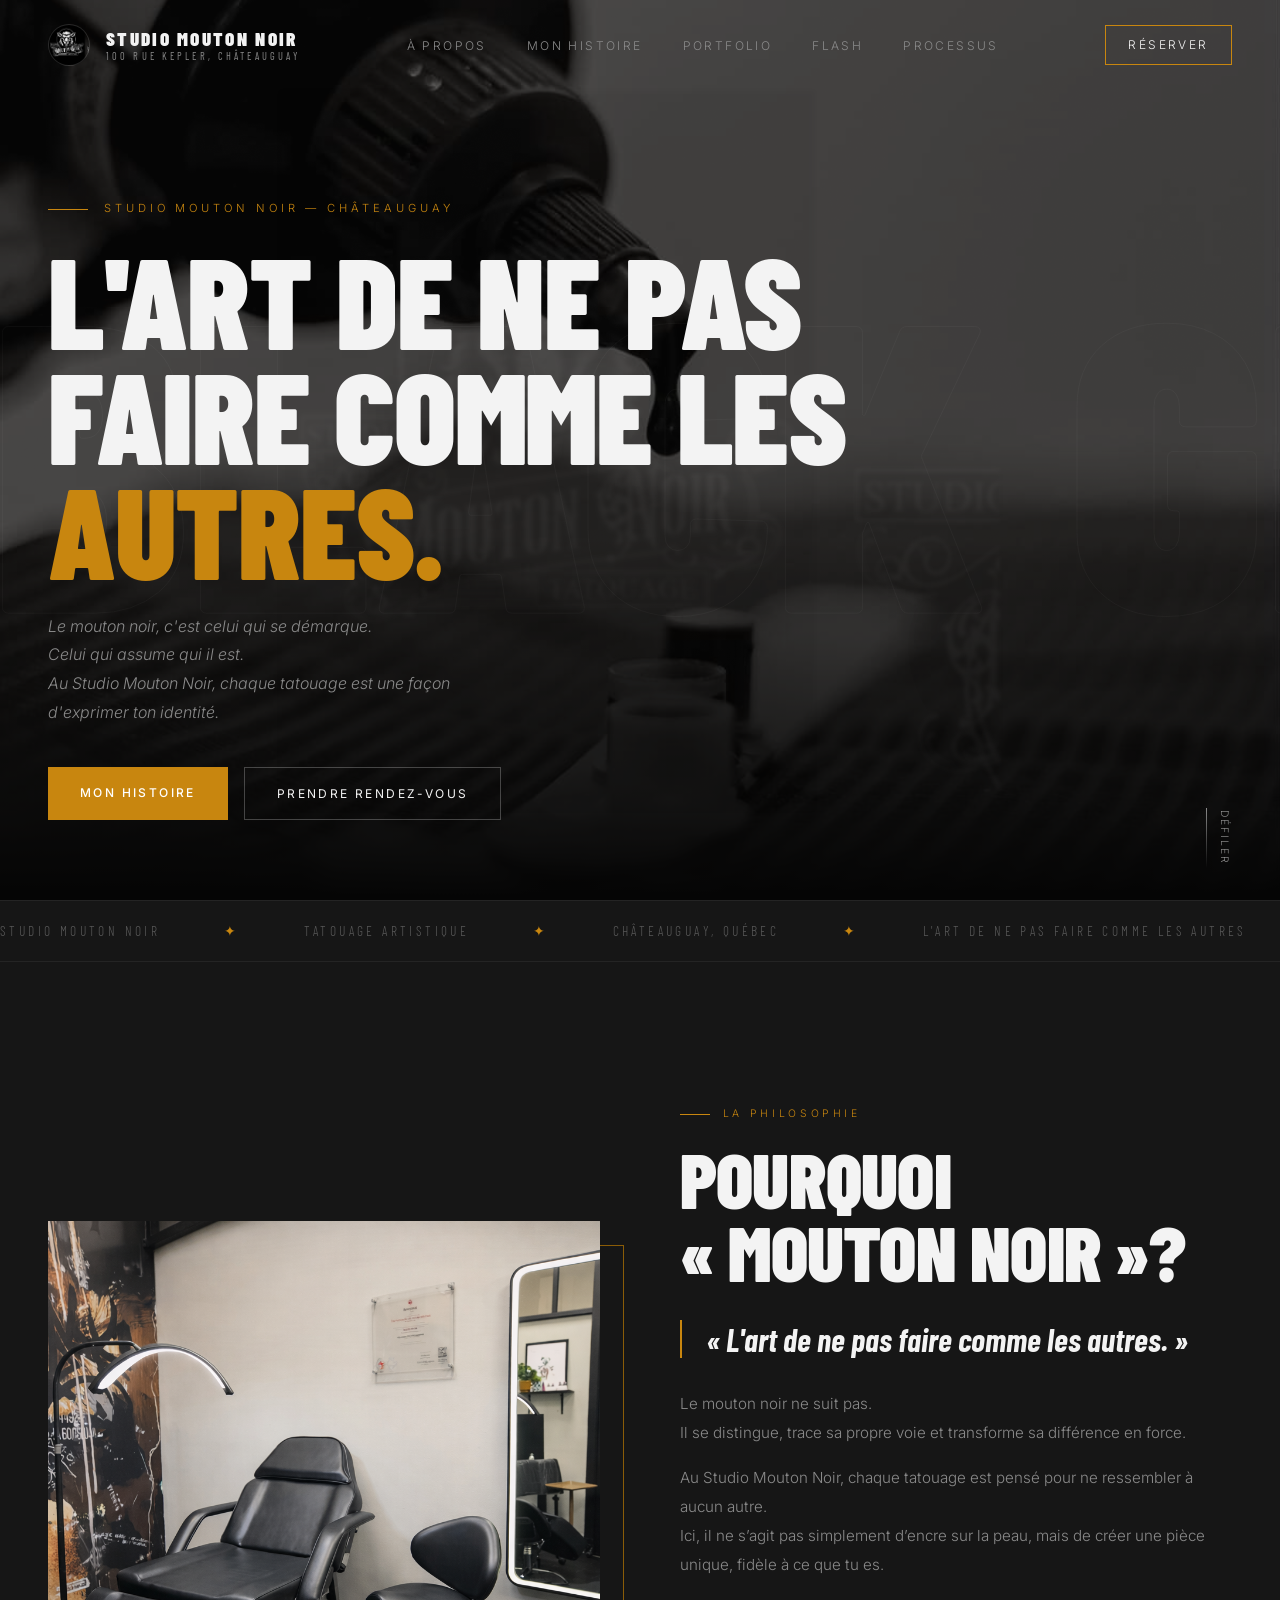
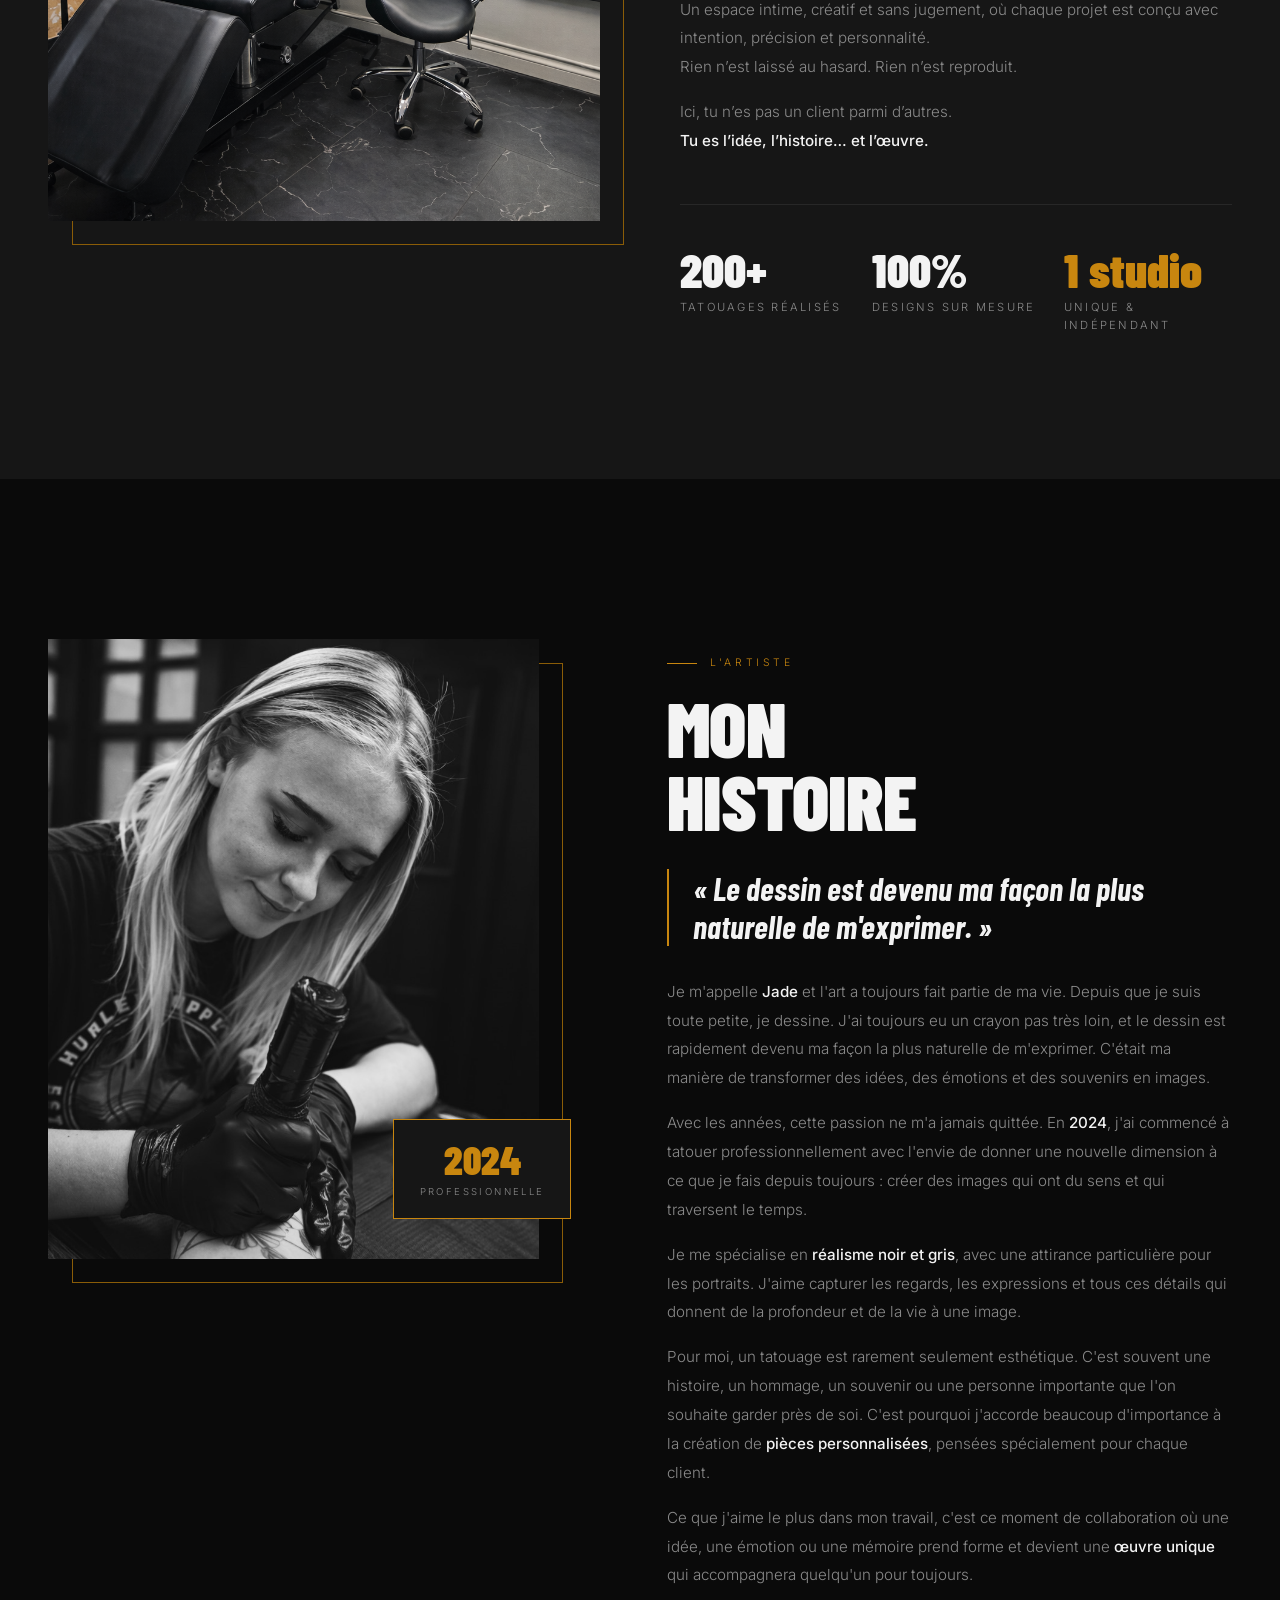
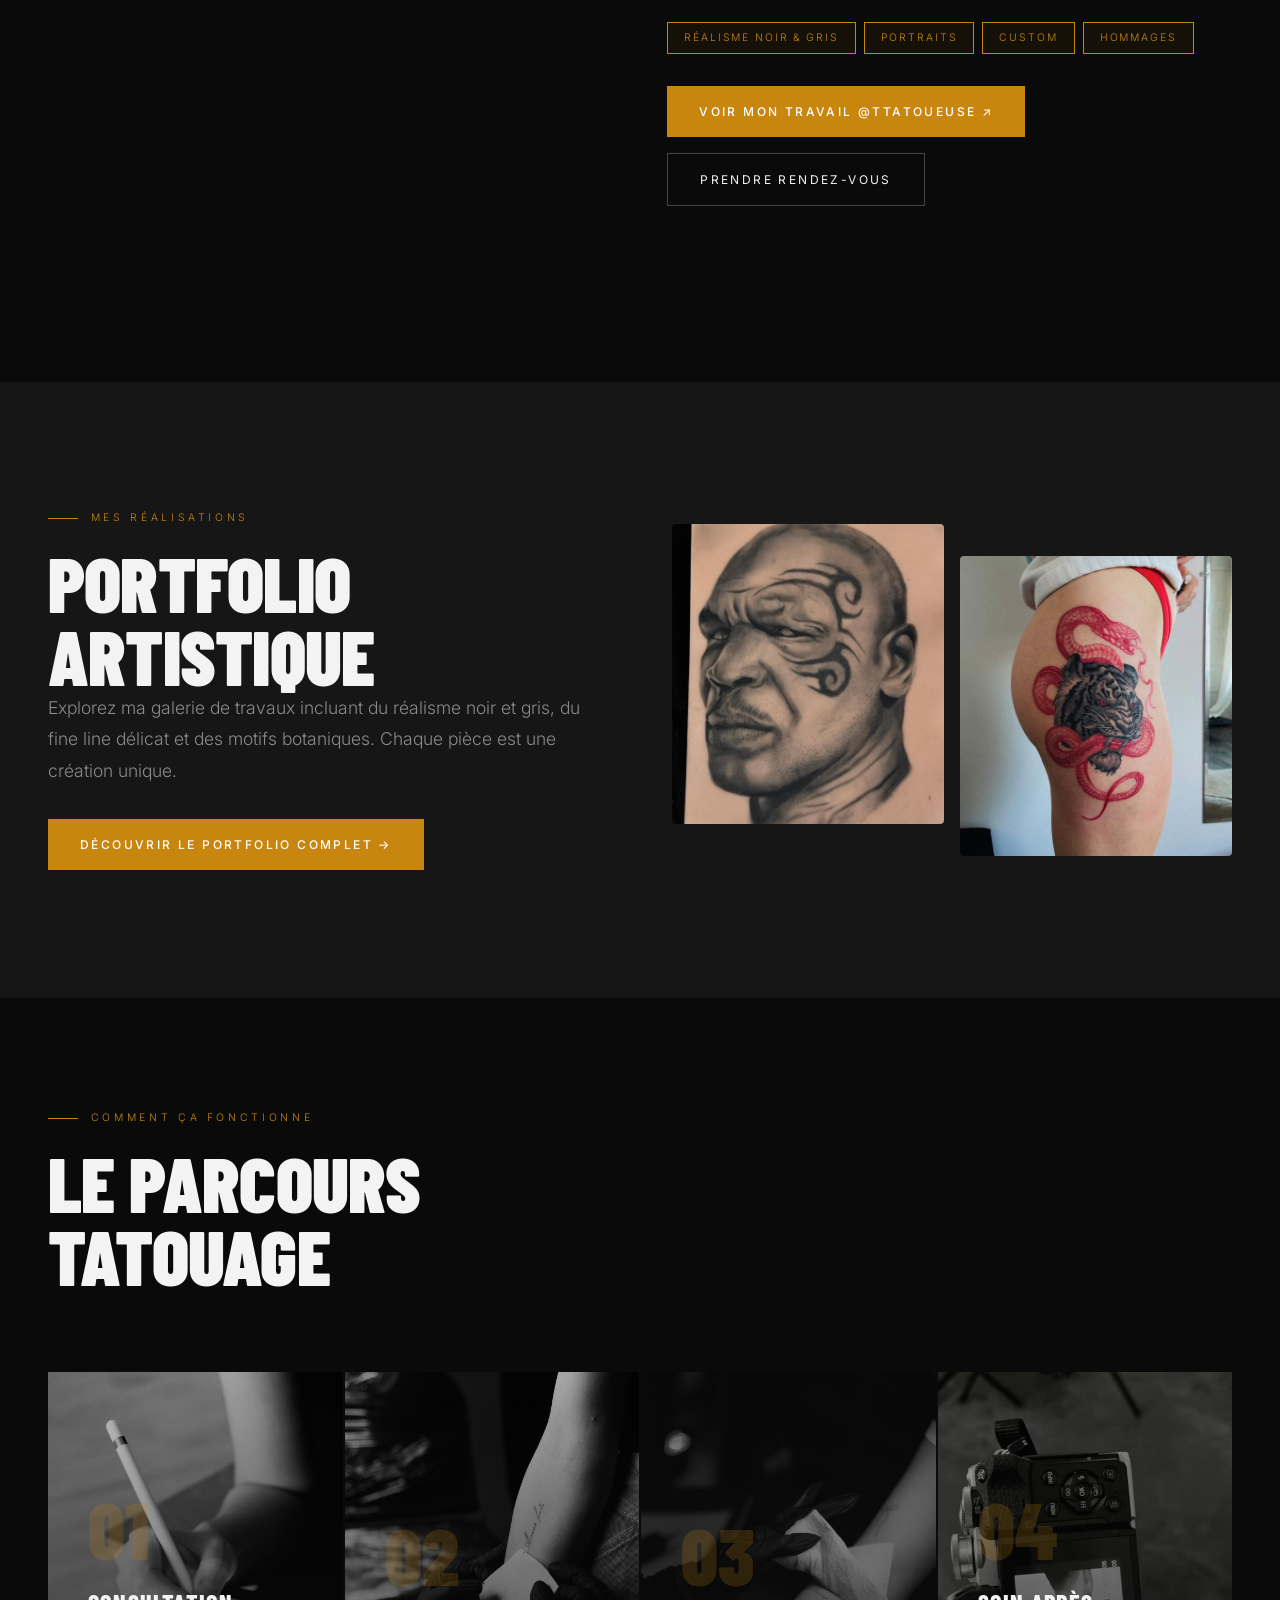
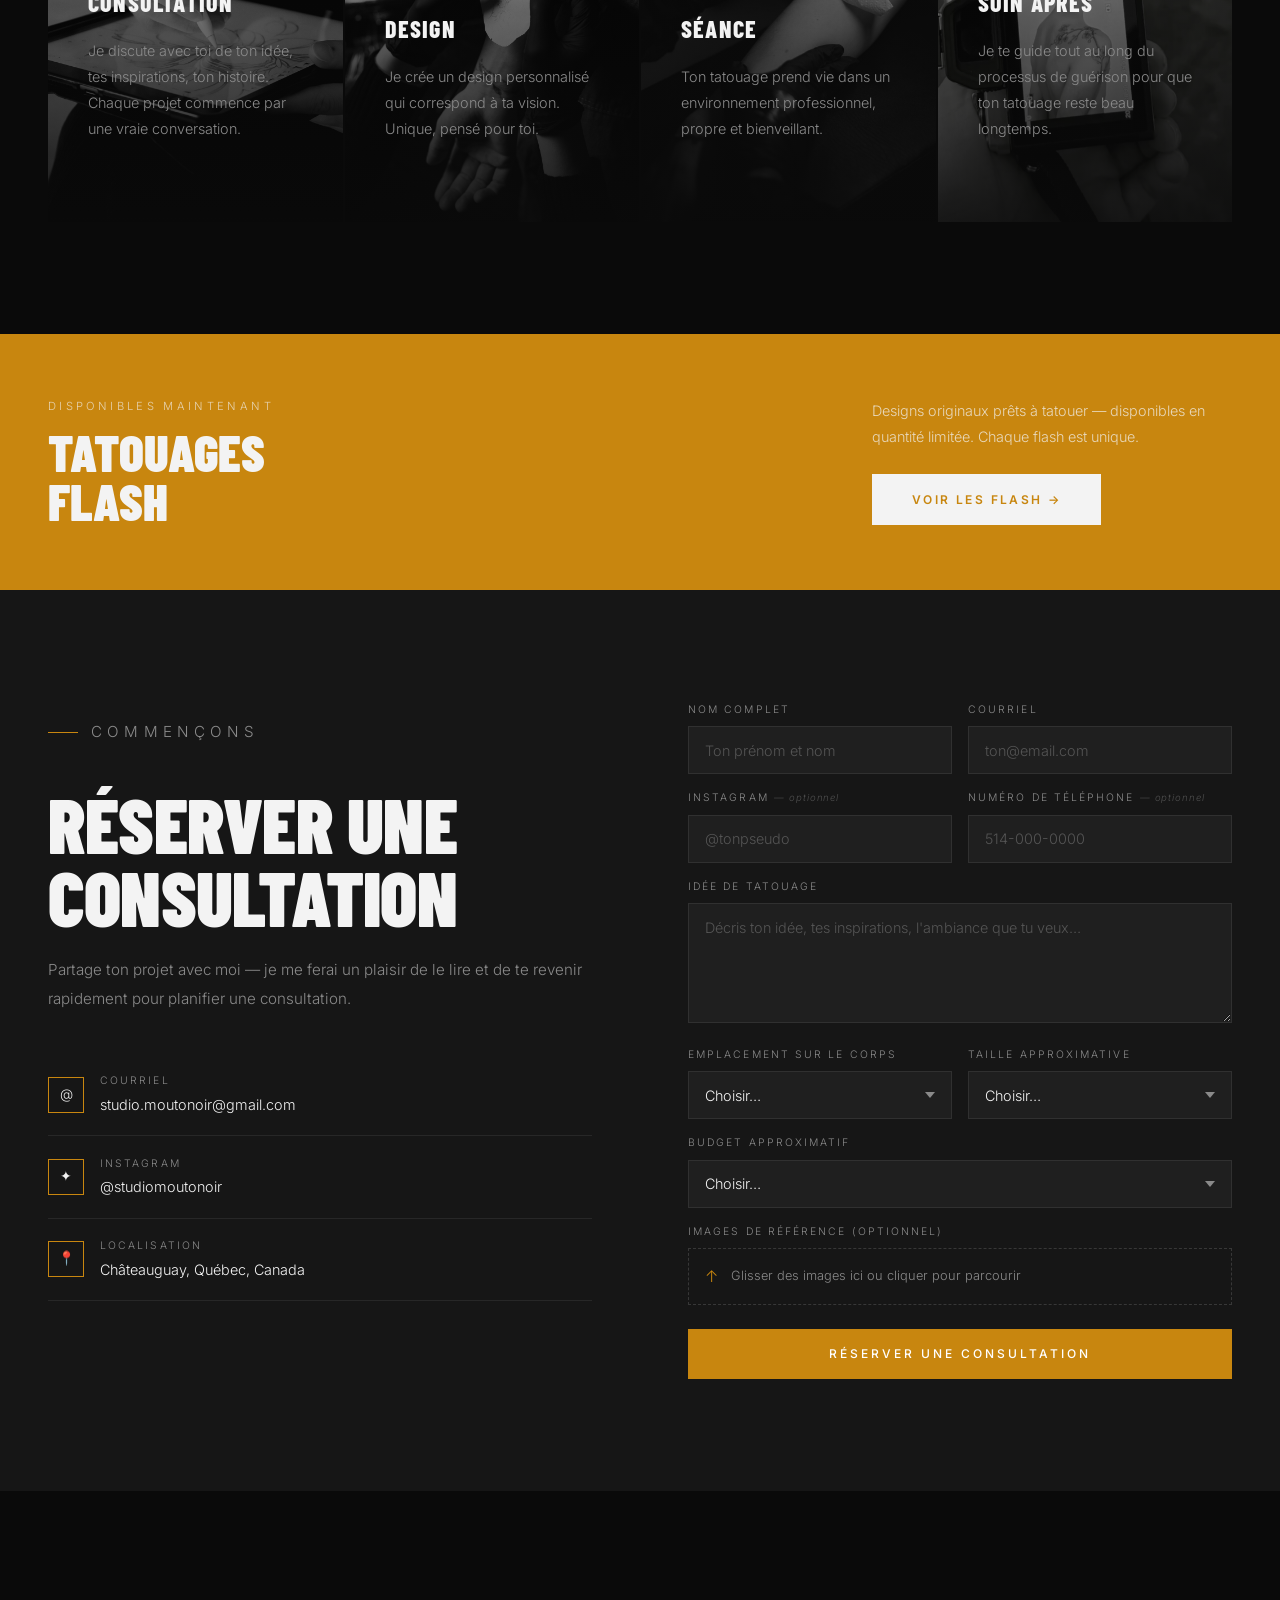
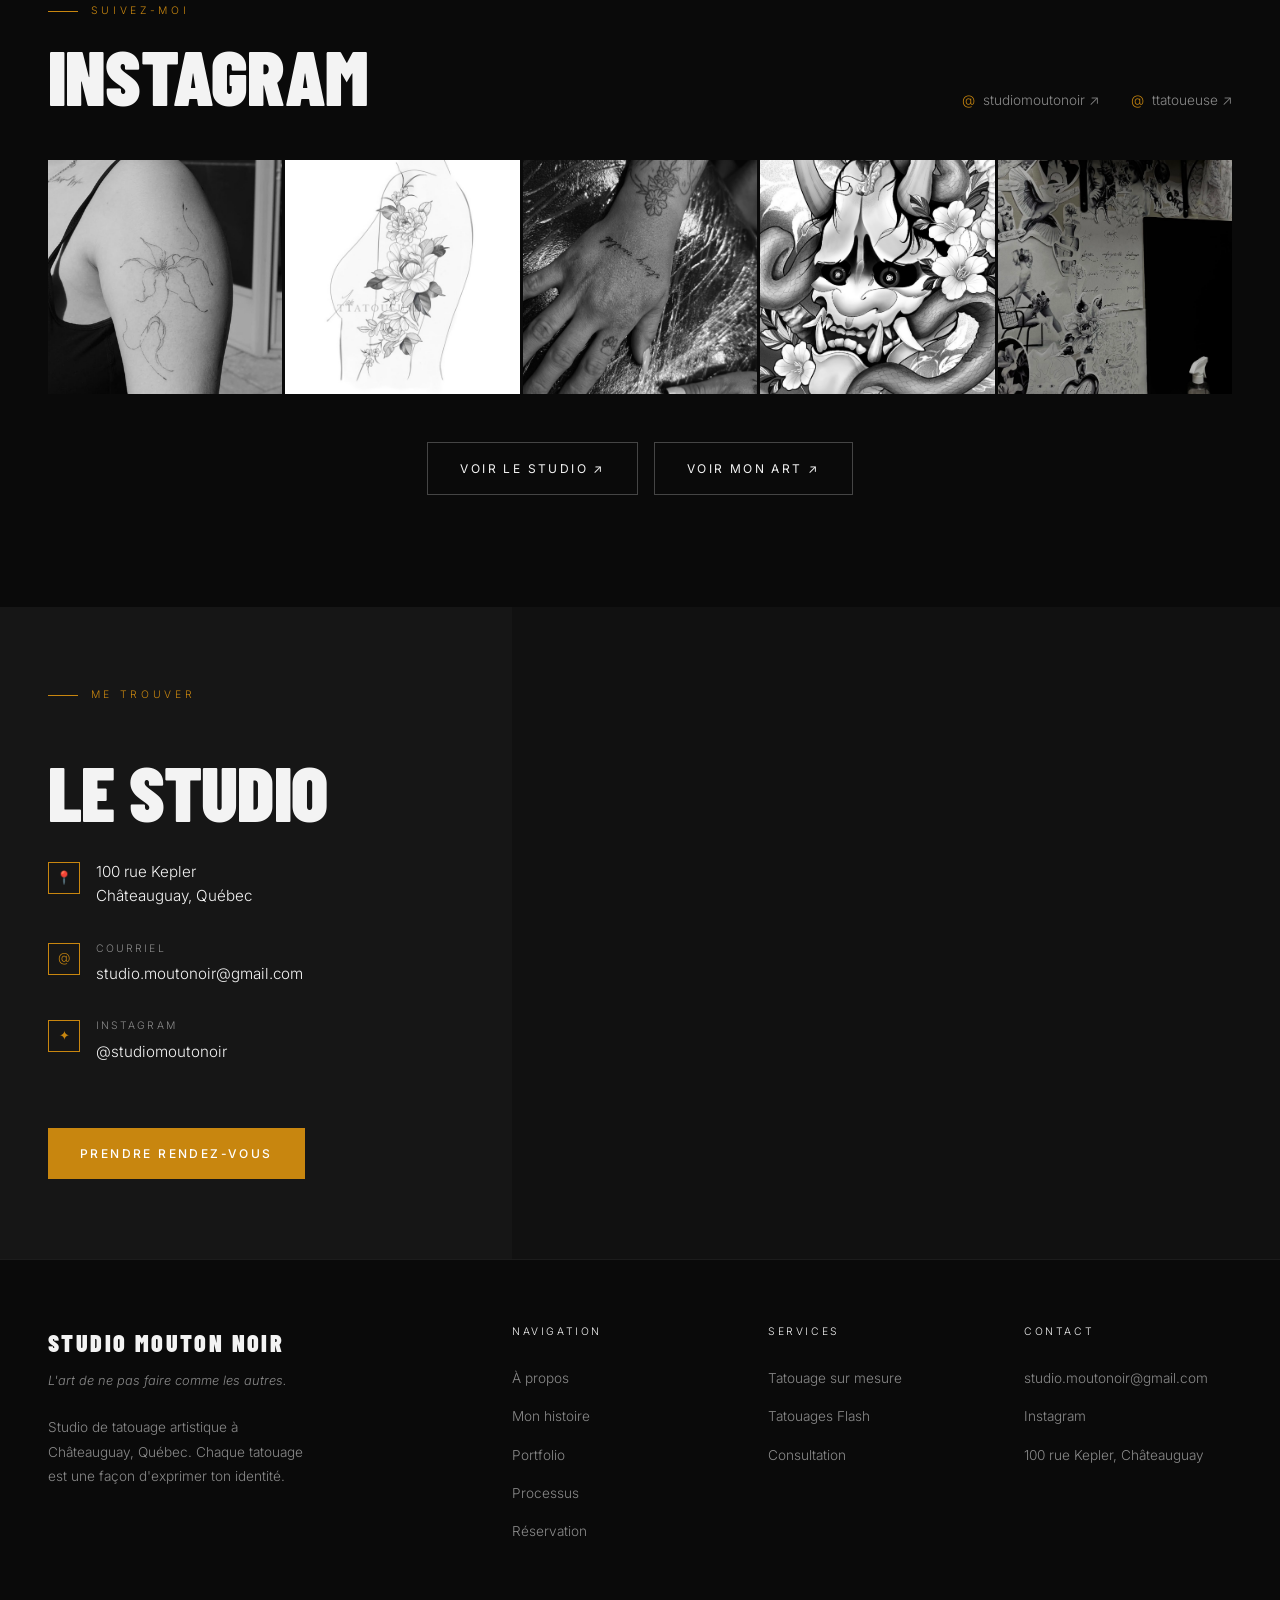
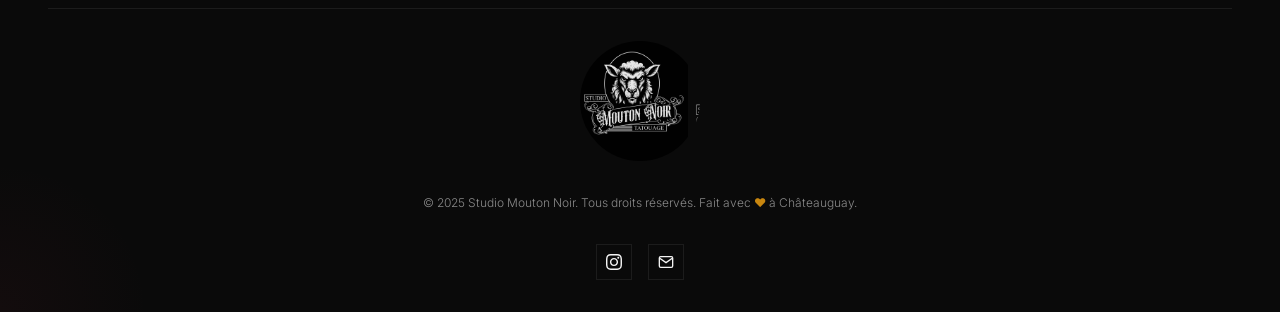
==== index.html @ ce0b01de "Initial commit & site files" ====
<!DOCTYPE html>
<html lang="fr">
<head>
  <meta charset="UTF-8">
  <meta name="viewport" content="width=device-width, initial-scale=1.0">
  <title>Studio Mouton Noir — Tatouage Artistique | Châteauguay, Québec</title>
  <meta name="description" content="Studio de tatouage artistique à Châteauguay, Québec. Chaque tatouage est une façon d'exprimer ton identité. L'art de ne pas faire comme les autres.">
  <meta property="og:title" content="Studio Mouton Noir">
  <meta property="og:description" content="Tatouage artistique à Châteauguay, Québec.">
  <meta property="og:url" content="https://studiomoutonnoir.ca/">
  <link rel="canonical" href="https://studiomoutonnoir.ca/">
  <link rel="preconnect" href="https://fonts.googleapis.com">
  <link rel="preconnect" href="https://fonts.gstatic.com" crossorigin>
  <link href="https://fonts.googleapis.com/css2?family=Barlow+Condensed:ital,wght@0,400;0,600;0,700;0,800;0,900;1,400;1,700&family=Inter:wght@300;400;500;600&display=swap" rel="stylesheet">
  <link rel="stylesheet" href="css/style.css">
</head>
<body>

<!-- ═══════════════════════════════════════════════════════
     NAVIGATION
═══════════════════════════════════════════════════════ -->
<nav class="nav">
  <a href="#" class="nav-logo">
    <div class="nav-logo-img"></div>
    <div class="nav-logo-text">
      Studio Mouton Noir
      <span>100 rue Kepler, Châteauguay</span>
    </div>
  </a>

  <ul class="nav-links">
    <li><a href="#apropos">À propos</a></li>
    <li><a href="#histoire">Mon histoire</a></li>
    <li><a href="portfolio.html">Portfolio</a></li>
    <li><a href="flash.html">Flash</a></li>
    <li><a href="#processus">Processus</a></li>
  </ul>

  <a href="#reservation" class="nav-cta">Réserver</a>

  <button class="nav-toggle" aria-label="Menu">
    <span></span><span></span><span></span>
  </button>
</nav>

<!-- Mobile nav -->
<div class="nav-mobile">
  <div class="nav-logo-img" style="width:80px; height:80px; margin-bottom:1rem;"></div>
  <a href="#apropos">À propos</a>
  <a href="#histoire">Mon histoire</a>
  <a href="portfolio.html">Portfolio</a>
  <a href="flash.html">Tatouages Flash</a>
  <a href="#processus">Processus</a>
  <a href="#reservation">Réserver</a>
</div>

<!-- ═══════════════════════════════════════════════════════
     HERO
═══════════════════════════════════════════════════════ -->
<section class="hero">
  <div class="hero-bg" style="background-image: url('IMG_4731.JPG'); background-size: cover; background-position: 65% center; opacity: 0.4; filter: contrast(110%) brightness(80%);"></div>
  <div class="hero-logo-watermark"></div>
  <div class="hero-deco">BLACK GREY</div>

  <div class="hero-content">
    <p class="hero-eyebrow reveal">Studio Mouton Noir — Châteauguay</p>

    <h1 class="hero-title reveal reveal-delay-1">
      L'art de ne pas<br>
      faire comme les <span class="accent">autres.</span>
    </h1>

    <p class="hero-sub reveal reveal-delay-2">
      Le mouton noir, c'est celui qui se démarque.<br>
      Celui qui assume qui il est.<br>
      Au Studio Mouton Noir, chaque tatouage est une façon<br>
      d'exprimer ton identité.
    </p>

    <div class="hero-actions reveal reveal-delay-3">
      <a href="#histoire" class="btn-primary">Mon histoire</a>
      <a href="#reservation" class="btn-outline">Prendre rendez-vous</a>
    </div>
  </div>

  <div class="hero-scroll">Défiler</div>
</section>

<!-- ═══════════════════════════════════════════════════════
     MARQUEE
═══════════════════════════════════════════════════════ -->
<div style="overflow:hidden; background:#161616; border-top:1px solid rgba(243,243,243,0.06); border-bottom:1px solid rgba(243,243,243,0.06); padding:1.2rem 0;">
  <div class="marquee-track" style="display:flex; gap:4rem; white-space:nowrap; animation:marquee 22s linear infinite; font-family:'Barlow Condensed',sans-serif; font-size:0.85rem; letter-spacing:0.25em; text-transform:uppercase; color:rgba(243,243,243,0.3);">
    <span>Studio Mouton Noir</span>
    <span style="color:#C8860F">✦</span>
    <span>Tatouage Artistique</span>
    <span style="color:#C8860F">✦</span>
    <span>Châteauguay, Québec</span>
    <span style="color:#C8860F">✦</span>
    <span>L'art de ne pas faire comme les autres</span>
    <span style="color:#C8860F">✦</span>
    <span>Sur rendez-vous</span>
    <span style="color:#C8860F">✦</span>
    <span>Custom &amp; Flash</span>
    <span style="color:#C8860F">✦</span>
  </div>
</div>
<style>@keyframes marquee { from { transform: translateX(0); } to { transform: translateX(-50%); } }</style>

<!-- ═══════════════════════════════════════════════════════
     ABOUT / PHILOSOPHY
═══════════════════════════════════════════════════════ -->
<section class="about" id="apropos">
  <div class="about-visual reveal">
    <div class="about-img-frame">
      <img src="IMG_4740.PNG" alt="Studio Mouton Noir" style="width:100%;height:100%;object-fit:cover;">
    </div>
    <div class="about-frame-border"></div>
  </div>

  <div class="about-text">
    <p class="section-label reveal">La philosophie</p>
    <h2 class="section-title reveal reveal-delay-1">Pourquoi<br>«&nbsp;Mouton Noir&nbsp;»?</h2>

    <blockquote class="about-quote reveal reveal-delay-2">
      « L'art de ne pas faire comme les autres. »
    </blockquote>

    <div class="about-body reveal reveal-delay-3">
      <p>
        Le mouton noir ne suit pas.<br>
        Il se distingue, trace sa propre voie et transforme sa différence en force.
      </p>
      <p>
        Au Studio Mouton Noir, chaque tatouage est pensé pour ne ressembler à aucun autre.<br>
        Ici, il ne s’agit pas simplement d’encre sur la peau, mais de créer une pièce unique, fidèle à ce que tu es.
      </p>
      <p>
        Un espace intime, créatif et sans jugement,
        où chaque projet est conçu avec intention, précision et personnalité.<br>
        Rien n’est laissé au hasard. Rien n’est reproduit.
      </p>
      <p>
        Ici, tu n’es pas un client parmi d’autres.<br>
        <strong>Tu es l’idée, l’histoire… et l’œuvre.</strong>
      </p>
    </div>

    <!-- Stats row -->
    <div style="display:grid; grid-template-columns:repeat(3,1fr); gap:1.5rem; margin-top:3rem; padding-top:2.5rem; border-top:1px solid rgba(243,243,243,0.08);" class="reveal reveal-delay-4">
      <div>
        <div style="font-family:'Barlow Condensed',sans-serif; font-size:3rem; font-weight:900; line-height:1; color:#F3F3F3;" data-count="200" data-suffix="+">0+</div>
        <div style="font-size:0.7rem; letter-spacing:0.2em; text-transform:uppercase; color:#8A8A8A; margin-top:0.4rem;">Tatouages réalisés</div>
      </div>
      <div>
        <div style="font-family:'Barlow Condensed',sans-serif; font-size:3rem; font-weight:900; line-height:1; color:#F3F3F3;" data-count="100" data-suffix="%">0%</div>
        <div style="font-size:0.7rem; letter-spacing:0.2em; text-transform:uppercase; color:#8A8A8A; margin-top:0.4rem;">Designs sur mesure</div>
      </div>
      <div>
        <div style="font-family:'Barlow Condensed',sans-serif; font-size:3rem; font-weight:900; line-height:1; color:#C8860F;" data-count="1" data-suffix=" studio">0 studio</div>
        <div style="font-size:0.7rem; letter-spacing:0.2em; text-transform:uppercase; color:#8A8A8A; margin-top:0.4rem;">Unique &amp; Indépendant</div>
      </div>
    </div>
  </div>
</section>

<!-- ═══════════════════════════════════════════════════════
     MON HISTOIRE
═══════════════════════════════════════════════════════ -->
<section class="story" id="histoire">
  <div class="story-inner">

    <!-- Left: visual identity block -->
    <div class="story-visual reveal">
      <div class="story-img-frame">
        <img src="jade-histoire-web.jpg" alt="Jade en train de tatouer">
      </div>
      
      <div class="story-frame-border"></div>

      <!-- Floating badge -->
      <div class="story-badge reveal reveal-delay-2">
        <span class="story-badge-year">2024</span>
        <span class="story-badge-label">Professionnelle</span>
      </div>
    </div>

    <!-- Right: story text -->
    <div class="story-content">
      <p class="section-label reveal">L'artiste</p>
      <h2 class="section-title reveal reveal-delay-1">Mon<br>histoire</h2>

      <blockquote class="about-quote reveal reveal-delay-2">
        « Le dessin est devenu ma façon la plus naturelle de m'exprimer. »
      </blockquote>

      <div class="about-body reveal reveal-delay-3">
        <p>
          Je m'appelle <strong>Jade</strong> et l'art a toujours fait partie de ma vie. Depuis que
          je suis toute petite, je dessine. J'ai toujours eu un crayon pas très loin, et le dessin
          est rapidement devenu ma façon la plus naturelle de m'exprimer. C'était ma manière de
          transformer des idées, des émotions et des souvenirs en images.
        </p>
        <p>
          Avec les années, cette passion ne m'a jamais quittée. En <strong>2024</strong>, j'ai
          commencé à tatouer professionnellement avec l'envie de donner une nouvelle dimension à ce
          que je fais depuis toujours : créer des images qui ont du sens et qui traversent le temps.
        </p>
        <p>
          Je me spécialise en <strong>réalisme noir et gris</strong>, avec une attirance particulière
          pour les portraits. J'aime capturer les regards, les expressions et tous ces détails qui
          donnent de la profondeur et de la vie à une image.
        </p>
        <p>
          Pour moi, un tatouage est rarement seulement esthétique. C'est souvent une histoire, un
          hommage, un souvenir ou une personne importante que l'on souhaite garder près de soi.
          C'est pourquoi j'accorde beaucoup d'importance à la création de <strong>pièces
          personnalisées</strong>, pensées spécialement pour chaque client.
        </p>
        <p>
          Ce que j'aime le plus dans mon travail, c'est ce moment de collaboration où une idée, une
          émotion ou une mémoire prend forme et devient une <strong>œuvre unique</strong> qui
          accompagnera quelqu'un pour toujours.
        </p>
      </div>

      <!-- Specialties tags -->
      <div class="story-tags reveal reveal-delay-4">
        <span class="story-tag">Réalisme noir &amp; gris</span>
        <span class="story-tag">Portraits</span>
        <span class="story-tag">Custom</span>
        <span class="story-tag">Hommages</span>
      </div>

      <div class="story-cta reveal reveal-delay-4">
        <a href="https://www.instagram.com/ttatoueuse/" target="_blank" rel="noopener" class="btn-primary">Voir mon travail @ttatoueuse ↗</a>
        <a href="#reservation" class="btn-outline">Prendre rendez-vous</a>
      </div>
    </div>
  </div>
</section>

<!-- ═══════════════════════════════════════════════════════
     PORTFOLIO INTRO
═══════════════════════════════════════════════════════ -->
<section class="booking-intro" id="portfolio" style="background: var(--charcoal); padding: 8rem 3rem;">
  <div style="max-width: 1200px; margin: 0 auto; display: grid; grid-template-columns: 1fr 1fr; gap: 4rem; align-items: center;">
    <div class="reveal">
      <p class="section-label">Mes réalisations</p>
      <h2 class="section-title">Portfolio Artistique</h2>
      <p style="color: var(--dim); font-size: 1.1rem; line-height: 1.8; margin-bottom: 2rem;">
        Explorez ma galerie de travaux incluant du réalisme noir et gris, du fine line délicat et des motifs botaniques. Chaque pièce est une création unique.
      </p>
      <a href="portfolio.html" class="btn-primary">Découvrir le portfolio complet →</a>
    </div>
    <div class="reveal reveal-delay-1" style="display: grid; grid-template-columns: 1fr 1fr; gap: 1rem;">
      <div style="height: 300px; border-radius: 4px; overflow: hidden;"><img src="IMG_4621.jpg" style="width: 100%; height: 100%; object-fit: cover; object-position: 35% 20%;"></div>
      <div style="height: 300px; border-radius: 4px; overflow: hidden; margin-top: 2rem;"><img src="IMG_4622.jpg" style="width: 100%; height: 100%; object-fit: cover;"></div>
    </div>
  </div>
</section>



<!-- ═══════════════════════════════════════════════════════
     PROCESS
═══════════════════════════════════════════════════════ -->
<section class="process" id="processus">
  <div class="process-header">
    <p class="section-label reveal">Comment ça fonctionne</p>
    <h2 class="section-title reveal reveal-delay-1">Le parcours<br>tatouage</h2>
  </div>

  <div class="process-steps" data-stagger>
    <div class="process-step" data-stagger-child style="opacity:0; transform:translateY(25px); transition:opacity 0.6s ease, transform 0.6s ease;">
      <div class="process-step-bg">
        <img src="IMG_4733.jpg" alt="Consultation" style="width:100%; height:100%; object-fit:cover;">
        <div class="process-step-overlay"></div>
      </div>
      <span class="step-number">01</span>
      <div class="step-title">Consultation</div>
      <p class="step-desc">Je discute avec toi de ton idée, tes inspirations, ton histoire. Chaque projet commence par une vraie conversation.</p>
    </div>
    <div class="process-step" data-stagger-child style="opacity:0; transform:translateY(25px); transition:opacity 0.6s ease, transform 0.6s ease;">
      <div class="process-step-bg">
        <img src="IMG_4729.JPG" alt="Design" style="width:100%; height:100%; object-fit:cover;">
        <div class="process-step-overlay"></div>
      </div>
      <span class="step-number">02</span>
      <div class="step-title">Design</div>
      <p class="step-desc">Je crée un design personnalisé qui correspond à ta vision. Unique, pensé pour toi.</p>
    </div>
    <div class="process-step" data-stagger-child style="opacity:0; transform:translateY(25px); transition:opacity 0.6s ease, transform 0.6s ease;">
      <div class="process-step-bg">
        <img src="IMG_4728.JPG" alt="Séance" style="width:100%; height:100%; object-fit:cover;">
        <div class="process-step-overlay"></div>
      </div>
      <span class="step-number">03</span>
      <div class="step-title">Séance</div>
      <p class="step-desc">Ton tatouage prend vie dans un environnement professionnel, propre et bienveillant.</p>
    </div>
    <div class="process-step" data-stagger-child style="opacity:0; transform:translateY(25px); transition:opacity 0.6s ease, transform 0.6s ease;">
      <div class="process-step-bg">
        <img src="IMG_4730.JPG" alt="Soin après" style="width:100%; height:100%; object-fit:cover;">
        <div class="process-step-overlay"></div>
      </div>
      <span class="step-number">04</span>
      <div class="step-title">Soin après</div>
      <p class="step-desc">Je te guide tout au long du processus de guérison pour que ton tatouage reste beau longtemps.</p>
    </div>
  </div>
</section>

<!-- ═══════════════════════════════════════════════════════
     FLASH BANNER
═══════════════════════════════════════════════════════ -->
<div class="flash-banner" id="flash">
  <div class="flash-banner-text reveal">
    <p class="label">Disponibles maintenant</p>
    <h3 class="title">Tatouages<br>Flash</h3>
  </div>
  <div class="reveal reveal-delay-2" style="max-width:360px;">
    <p style="font-size:0.9rem; opacity:0.75; line-height:1.8; margin-bottom:1.5rem;">Designs originaux prêts à tatouer — disponibles en quantité limitée. Chaque flash est unique.</p>
    <a href="flash.html" class="btn-flash">Voir les flash →</a>
  </div>
</div>

<!-- ═══════════════════════════════════════════════════════
     BOOKING
═══════════════════════════════════════════════════════ -->
<section class="booking" id="reservation">
  <div class="booking-info">
    <p class="section-label reveal">Commençons</p>
    <h2 class="section-title reveal reveal-delay-1">Réserver une<br>consultation</h2>

    <p class="reveal reveal-delay-2" style="color:var(--dim); font-size:0.95rem; line-height:1.9; margin:1.5rem 0 2.5rem;">
      Partage ton projet avec moi — je me ferai un plaisir de le lire
      et de te revenir rapidement pour planifier une consultation.
    </p>

    <div class="booking-contact-item reveal reveal-delay-3">
      <div class="booking-contact-icon">@</div>
      <div>
        <div class="booking-contact-label">Courriel</div>
        <div class="booking-contact-value">
          <a href="mailto:studio.moutonoir@gmail.com">studio.moutonoir@gmail.com</a>
        </div>
      </div>
    </div>
    <div class="booking-contact-item reveal reveal-delay-4">
      <div class="booking-contact-icon">✦</div>
      <div>
        <div class="booking-contact-label">Instagram</div>
        <div class="booking-contact-value">
          <a href="https://www.instagram.com/studiomoutonoir/" target="_blank" rel="noopener">@studiomoutonoir</a>
        </div>
      </div>
    </div>
    <div class="booking-contact-item reveal">
      <div class="booking-contact-icon">📍</div>
      <div>
        <div class="booking-contact-label">Localisation</div>
        <div class="booking-contact-value">Châteauguay, Québec, Canada</div>
      </div>
    </div>
  </div>

  <div class="booking-form reveal reveal-delay-2">
    <form>
      <div class="form-row">
        <div class="form-group">
          <label class="form-label" for="name">Nom complet</label>
          <input class="form-input" type="text" id="name" name="name" placeholder="Ton prénom et nom" required>
        </div>
        <div class="form-group">
          <label class="form-label" for="email">Courriel</label>
          <input class="form-input" type="email" id="email" name="email" placeholder="ton@email.com" required>
        </div>
      </div>

      <div class="form-row">
        <div class="form-group">
          <label class="form-label" for="instagram">Instagram <span class="form-label-optional">— optionnel</span></label>
          <input class="form-input" type="text" id="instagram" name="instagram" placeholder="@tonpseudo">
        </div>
        <div class="form-group">
          <label class="form-label" for="phone">Numéro de téléphone <span class="form-label-optional">— optionnel</span></label>
          <input class="form-input" type="tel" id="phone" name="phone" placeholder="514-000-0000">
        </div>
      </div>

      <div class="form-group full">
        <label class="form-label" for="idea">Idée de tatouage</label>
        <textarea class="form-textarea" id="idea" name="idea" placeholder="Décris ton idée, tes inspirations, l'ambiance que tu veux…" required></textarea>
      </div>

      <div class="form-row">
        <div class="form-group">
          <label class="form-label" for="placement">Emplacement sur le corps</label>
          <select class="form-select" id="placement" name="placement">
            <option value="">Choisir…</option>
            <option>Avant-bras</option>
            <option>Bras supérieur</option>
            <option>Poignet / main</option>
            <option>Cou / nuque</option>
            <option>Côtes / côté</option>
            <option>Dos</option>
            <option>Cheville / pied</option>
            <option>Cuisse / jambe</option>
            <option>Poitrine</option>
            <option>Autre</option>
          </select>
        </div>
        <div class="form-group">
          <label class="form-label" for="size">Taille approximative</label>
          <select class="form-select" id="size" name="size">
            <option value="">Choisir…</option>
            <option>Très petit (&lt; 3cm)</option>
            <option>Petit (3–6 cm)</option>
            <option>Moyen (6–12 cm)</option>
            <option>Grand (12–20 cm)</option>
            <option>Très grand (> 20 cm)</option>
            <option>Je ne sais pas</option>
          </select>
        </div>
      </div>

      <div class="form-group full">
        <label class="form-label" for="budget">Budget approximatif</label>
        <select class="form-select" id="budget" name="budget">
          <option value="">Choisir…</option>
          <option>Moins de 150 $</option>
          <option>150 $ – 300 $</option>
          <option>300 $ – 500 $</option>
          <option>500 $ – 1000 $</option>
          <option>1000 $+</option>
          <option>À discuter</option>
        </select>
      </div>

      <div class="form-group full">
        <label class="form-label">Images de référence (optionnel)</label>
        <label class="form-file-label">
          <span class="form-file-icon">↑</span>
          <span>Glisser des images ici ou cliquer pour parcourir</span>
          <input type="file" name="refs" accept="image/*" multiple>
        </label>
      </div>

      <button type="submit" class="form-submit">Réserver une consultation</button>
    </form>
  </div>
</section>

<!-- ═══════════════════════════════════════════════════════
     INSTAGRAM
═══════════════════════════════════════════════════════ -->
<section class="instagram" id="instagram">
  <div class="instagram-header">
    <div>
      <p class="section-label reveal">Suivez-moi</p>
      <h2 class="section-title reveal reveal-delay-1">Instagram</h2>
    </div>
    <div class="instagram-links reveal reveal-delay-2" style="display: flex; gap: 2rem;">
      <a href="https://www.instagram.com/studiomoutonoir/" target="_blank" rel="noopener" class="instagram-handle">
        <span class="at">@</span>studiomoutonoir ↗
      </a>
      <a href="https://www.instagram.com/ttatoueuse/" target="_blank" rel="noopener" class="instagram-handle">
        <span class="at">@</span>ttatoueuse ↗
      </a>
    </div>
  </div>

  <div class="instagram-grid" data-stagger>
    <!-- Item 1 -->
    <a href="https://www.instagram.com/studiomoutonoir/" target="_blank" rel="noopener" class="instagram-item" data-stagger-child style="opacity:0; transition:opacity 0.5s ease; aspect-ratio: 1/1;">
      <img src="IMG_4654.jpg" alt="Instagram Post" style="width: 100%; height: 100%; object-fit: cover;">
      <div class="instagram-item-overlay">
        <svg viewBox="0 0 24 24" fill="white" width="24" height="24" xmlns="http://www.w3.org/2000/svg"><path d="M12 2.163...z"/></svg>
      </div>
    </a>
    <!-- Item 2 -->
    <a href="https://www.instagram.com/studiomoutonoir/" target="_blank" rel="noopener" class="instagram-item" data-stagger-child style="opacity:0; transition:opacity 0.5s ease; aspect-ratio: 1/1;">
      <img src="IMG_4656.jpg" alt="Instagram Post" style="width: 100%; height: 100%; object-fit: cover;">
      <div class="instagram-item-overlay">
        <svg viewBox="0 0 24 24" fill="white" width="24" height="24" xmlns="http://www.w3.org/2000/svg"><path d="M12 2.163...z"/></svg>
      </div>
    </a>
    <!-- Item 3 -->
    <a href="https://www.instagram.com/studiomoutonoir/" target="_blank" rel="noopener" class="instagram-item" data-stagger-child style="opacity:0; transition:opacity 0.5s ease; aspect-ratio: 1/1;">
      <img src="IMG_4625.jpg" alt="Instagram Post" style="width: 100%; height: 100%; object-fit: cover;">
      <div class="instagram-item-overlay">
        <svg viewBox="0 0 24 24" fill="white" width="24" height="24" xmlns="http://www.w3.org/2000/svg"><path d="M12 2.163...z"/></svg>
      </div>
    </a>

    <!-- Item 7 -->
    <a href="https://www.instagram.com/ttatoueuse/" target="_blank" rel="noopener" class="instagram-item" data-stagger-child style="opacity:0; transition:opacity 0.5s ease; aspect-ratio: 1/1;">
      <img src="IMG_4635.jpg" alt="Instagram Post" style="width: 100%; height: 100%; object-fit: cover;">
      <div class="instagram-item-overlay">
        <svg viewBox="0 0 24 24" fill="white" width="24" height="24" xmlns="http://www.w3.org/2000/svg"><path d="M12 2.163...z"/></svg>
      </div>
    </a>
    <!-- Item 8 -->
    <a href="https://www.instagram.com/ttatoueuse/" target="_blank" rel="noopener" class="instagram-item" data-stagger-child style="opacity:0; transition:opacity 0.5s ease; aspect-ratio: 1/1;">
      <img src="IMG_4667.PNG" alt="Instagram Post" style="width: 100%; height: 100%; object-fit: cover;">
      <div class="instagram-item-overlay">
        <svg viewBox="0 0 24 24" fill="white" width="24" height="24" xmlns="http://www.w3.org/2000/svg"><path d="M12 2.163...z"/></svg>
      </div>
    </a>

  </div>

  <div class="instagram-cta reveal" style="display: flex; gap: 1rem; justify-content: center;">
    <a href="https://www.instagram.com/studiomoutonoir/" target="_blank" rel="noopener" class="btn-outline">
      Voir le studio ↗
    </a>
    <a href="https://www.instagram.com/ttatoueuse/" target="_blank" rel="noopener" class="btn-outline">
      Voir mon art ↗
    </a>
  </div>
</section>

<!-- ═══════════════════════════════════════════════════════
     LOCATION
═══════════════════════════════════════════════════════ -->
<div class="location" id="localisation">
  <div class="location-inner">
    <div class="location-info">
      <p class="section-label reveal">Me trouver</p>
      <h2 class="section-title reveal reveal-delay-1">Le studio</h2>

      <div class="location-detail reveal reveal-delay-2">
        <div class="location-detail-icon">📍</div>
        <div>
          <div class="location-detail-value">100 rue Kepler<br>Châteauguay, Québec</div>
        </div>
      </div>

      <div class="location-detail reveal reveal-delay-3">
        <div class="location-detail-icon">@</div>
        <div>
          <div class="location-detail-label">Courriel</div>
          <div class="location-detail-value">
            <a href="mailto:studio.moutonoir@gmail.com">studio.moutonoir@gmail.com</a>
          </div>
        </div>
      </div>

      <div class="location-detail reveal reveal-delay-4">
        <div class="location-detail-icon">✦</div>
        <div>
          <div class="location-detail-label">Instagram</div>
          <div class="location-detail-value">
            <a href="https://www.instagram.com/studiomoutonoir/" target="_blank" rel="noopener">@studiomoutonoir</a>
          </div>
        </div>
      </div>

      <div style="margin-top:2rem;" class="reveal">
        <a href="#reservation" class="btn-primary">Prendre rendez-vous</a>
      </div>
    </div>

    <div class="location-map">
      <iframe
        src="https://maps.google.com/maps?q=100%20Rue%20Kepler,%20Ch%C3%A2teauguay,%20QC&t=&z=15&ie=UTF8&iwloc=&output=embed"
        allowfullscreen=""
        loading="lazy"
        referrerpolicy="no-referrer-when-downgrade"
        title="100 Rue Kepler, Châteauguay, Québec">
      </iframe>
    </div>
  </div>
</div>

<!-- ═══════════════════════════════════════════════════════
     FOOTER
═══════════════════════════════════════════════════════ -->
<footer>
  <div class="footer-top">
    <div class="footer-brand">
      <div class="logo">Studio Mouton Noir</div>
      <div class="tagline">L'art de ne pas faire comme les autres.</div>
      <p>Studio de tatouage artistique à Châteauguay, Québec. Chaque tatouage est une façon d'exprimer ton identité.</p>
    </div>

    <div class="footer-col">
      <div class="footer-col-title">Navigation</div>
      <ul>
        <li><a href="#apropos">À propos</a></li>
        <li><a href="#histoire">Mon histoire</a></li>
        <li><a href="#portfolio">Portfolio</a></li>
        <li><a href="#processus">Processus</a></li>
        <li><a href="#reservation">Réservation</a></li>
      </ul>
    </div>

    <div class="footer-col">
      <div class="footer-col-title">Services</div>
      <ul>
        <li><a href="#reservation">Tatouage sur mesure</a></li>
        <li><a href="flash.html">Tatouages Flash</a></li>
        <li><a href="#reservation">Consultation</a></li>
      </ul>
    </div>

    <div class="footer-col">
      <div class="footer-col-title">Contact</div>
      <ul>
        <li><a href="mailto:studio.moutonoir@gmail.com">studio.moutonoir@gmail.com</a></li>
        <li><a href="https://www.instagram.com/studiomoutonoir/" target="_blank" rel="noopener">Instagram</a></li>
        <li><a href="#localisation">100 rue Kepler, Châteauguay</a></li>
      </ul>
    </div>
  </div>

  <div class="footer-bottom" style="flex-direction: column; gap: 2rem; align-items: center; text-align: center;">
    <div class="footer-logo-center">
      <div class="nav-logo-img" style="width: 120px; height: 120px; border: none; opacity: 0.9;"></div>
    </div>
    <p>&copy; 2025 Studio Mouton Noir. Tous droits réservés. Fait avec <span class="red">♥</span> à Châteauguay.</p>
    <div class="social-links">
      <a href="https://www.instagram.com/studiomoutonoir/" target="_blank" rel="noopener" class="social-link" aria-label="Instagram">
        <svg width="16" height="16" viewBox="0 0 24 24" fill="currentColor"><path d="M12 2.163c3.204 0 3.584.012 4.85.07 3.252.148 4.771 1.691 4.919 4.919.058 1.265.069 1.645.069 4.849 0 3.205-.012 3.584-.069 4.849-.149 3.225-1.664 4.771-4.919 4.919-1.266.058-1.644.07-4.85.07-3.204 0-3.584-.012-4.849-.07-3.26-.149-4.771-1.699-4.919-4.92-.058-1.265-.07-1.644-.07-4.849 0-3.204.013-3.583.07-4.849.149-3.227 1.664-4.771 4.919-4.919 1.266-.057 1.645-.069 4.849-.069zm0-2.163c-3.259 0-3.667.014-4.947.072-4.358.2-6.78 2.618-6.98 6.98-.059 1.281-.073 1.689-.073 4.948 0 3.259.014 3.668.072 4.948.2 4.358 2.618 6.78 6.98 6.98 1.281.058 1.689.072 4.948.072 3.259 0 3.668-.014 4.948-.072 4.354-.2 6.782-2.618 6.979-6.98.059-1.28.073-1.689.073-4.948 0-3.259-.014-3.667-.072-4.947-.196-4.354-2.617-6.78-6.979-6.98-1.281-.059-1.69-.073-4.949-.073zm0 5.838c-3.403 0-6.162 2.759-6.162 6.162s2.759 6.163 6.162 6.163 6.162-2.759 6.162-6.163c0-3.403-2.759-6.162-6.162-6.162zm0 10.162c-2.209 0-4-1.79-4-4 0-2.209 1.791-4 4-4s4 1.791 4 4c0 2.21-1.791 4-4 4zm6.406-11.845c-.796 0-1.441.645-1.441 1.44s.645 1.44 1.441 1.44c.795 0 1.439-.645 1.439-1.44s-.644-1.44-1.439-1.44z"/></svg>
      </a>
      <a href="mailto:studio.moutonoir@gmail.com" class="social-link" aria-label="Email">
        <svg width="16" height="16" viewBox="0 0 24 24" fill="none" stroke="currentColor" stroke-width="2"><path d="M4 4h16c1.1 0 2 .9 2 2v12c0 1.1-.9 2-2 2H4c-1.1 0-2-.9-2-2V6c0-1.1.9-2 2-2z"/><polyline points="22,6 12,13 2,6"/></svg>
      </a>
    </div>
  </div>
</footer>

<!-- Back to top -->
<button class="back-top" aria-label="Retour en haut">↑</button>

<script src="js/main.js"></script>
</body>
</html>
---- css/style.css ----
/* ============================================================
   Studio Mouton Noir — Stylesheet
   ============================================================ */

*, *::before, *::after { box-sizing: border-box; margin: 0; padding: 0; }

:root {
  --black:   #0A0A0A;
  --charcoal:#161616;
  --offwhite:#F3F3F3;
  --dim:     #8A8A8A;
  --red:     #C8860F;
  --red-dim: #8A5C07;
  --border:  rgba(243,243,243,0.08);
  --font-head: 'Barlow Condensed', sans-serif;
  --font-body: 'Inter', sans-serif;
}

html { scroll-behavior: smooth; font-size: 16px; }

body {
  background: var(--black);
  color: var(--offwhite);
  font-family: var(--font-body);
  font-weight: 300;
  line-height: 1.6;
  overflow-x: hidden;
  -webkit-font-smoothing: antialiased;
}

img { display: block; width: 100%; height: 100%; object-fit: cover; }
a { color: inherit; text-decoration: none; }
button { cursor: pointer; border: none; background: none; font-family: inherit; }

/* ── Scrollbar ─────────────────────────────────────────── */
::-webkit-scrollbar { width: 4px; }
::-webkit-scrollbar-track { background: var(--black); }
::-webkit-scrollbar-thumb { background: var(--red); border-radius: 2px; }

/* ── Selection ─────────────────────────────────────────── */
::selection { background: var(--red); color: #fff; }

/* ============================================================
   NAVIGATION
   ============================================================ */
.nav {
  position: fixed;
  top: 0; left: 0; right: 0;
  z-index: 100;
  display: flex;
  align-items: center;
  justify-content: space-between;
  padding: 1.5rem 3rem;
  transition: background 0.4s ease, padding 0.4s ease;
}
.nav.scrolled {
  background: rgba(10,10,10,0.95);
  backdrop-filter: blur(12px);
  padding: 1rem 3rem;
  border-bottom: 1px solid var(--border);
}

.nav-logo {
  display: flex;
  align-items: center;
  gap: 1rem;
  font-family: var(--font-head);
  font-weight: 900;
  font-size: 1.2rem;
  letter-spacing: 0.12em;
  text-transform: uppercase;
  line-height: 1.1;
}
.nav-logo-img {
  width: 42px;
  height: 42px;
  background-image: url('../logo_nav.png');
  background-size: contain;
  background-position: center;
  background-repeat: no-repeat;
  border-radius: 50%;
  border: 1px solid rgba(243,243,243,0.15);
  flex-shrink: 0;
}
.nav-logo-text { display: flex; flex-direction: column; }
.nav-logo span { display: block; font-size: 0.65rem; font-weight: 400; letter-spacing: 0.3em; color: var(--dim); margin-top: 2px; }

.nav-links {
  display: flex;
  gap: 2.5rem;
  list-style: none;
}
.nav-links a {
  font-size: 0.75rem;
  letter-spacing: 0.2em;
  text-transform: uppercase;
  color: var(--dim);
  transition: color 0.25s;
}
.nav-links a:hover { color: var(--offwhite); }

.nav-cta {
  font-size: 0.75rem;
  letter-spacing: 0.2em;
  text-transform: uppercase;
  padding: 0.6rem 1.4rem;
  border: 1px solid var(--red);
  color: var(--offwhite);
  transition: background 0.25s, color 0.25s;
}
.nav-cta:hover { background: var(--red); }

/* Hamburger */
.nav-toggle {
  display: none;
  flex-direction: column;
  gap: 5px;
  padding: 4px;
  z-index: 101;
}
.nav-toggle span {
  display: block; width: 24px; height: 1.5px;
  background: var(--offwhite);
  transition: transform 0.3s, opacity 0.3s;
}
.nav-toggle.open span:nth-child(1) { transform: translateY(6.5px) rotate(45deg); }
.nav-toggle.open span:nth-child(2) { opacity: 0; }
.nav-toggle.open span:nth-child(3) { transform: translateY(-6.5px) rotate(-45deg); }

.nav-mobile {
  display: none;
  position: fixed;
  inset: 0;
  background: var(--black);
  z-index: 99;
  flex-direction: column;
  align-items: center;
  justify-content: center;
  gap: 2.5rem;
}
.nav-mobile.open { display: flex; }
.nav-mobile a {
  font-family: var(--font-head);
  font-size: 2.5rem;
  font-weight: 800;
  letter-spacing: 0.08em;
  text-transform: uppercase;
  color: var(--offwhite);
  transition: color 0.25s;
}
.nav-mobile a:hover { color: var(--red); }

/* ============================================================
   HERO
   ============================================================ */
.hero {
  position: relative;
  height: 100vh;
  min-height: 680px;
  display: flex;
  align-items: flex-end; /* Reverted to bottom align */
  padding: 0 3rem 5rem; /* Reverted padding */
  overflow: hidden;
}
.hero-logo-watermark {
  position: absolute;
  top: 50%;
  left: 50%;
  transform: translate(-50%, -50%);
  width: 80vh;
  height: 80vh;
  background-image: url('../logo.png');
  background-size: 300% 100%;
  background-position: 0% center;
  background-repeat: no-repeat;
  opacity: 0.03;
  pointer-events: none;
  z-index: 1;
  filter: blur(2px);
  animation: heroLogoSpin 120s linear infinite;
}
@keyframes heroLogoSpin {
  from { transform: translate(-50%, -50%) rotate(0deg); }
  to { transform: translate(-50%, -50%) rotate(360deg); }
}

.hero-bg {
  position: absolute;
  inset: 0;
  background:
    linear-gradient(160deg, #0A0A0A 0%, #150e00 30%, #0d0a00 60%, #0A0A0A 100%);
}
/* Animated noise texture */
.hero-bg::before {
  content: '';
  position: absolute;
  inset: 0;
  background-image: url("data:image/svg+xml,%3Csvg viewBox='0 0 256 256' xmlns='http://www.w3.org/2000/svg'%3E%3Cfilter id='noise'%3E%3CfeTurbulence type='fractalNoise' baseFrequency='0.9' numOctaves='4' stitchTiles='stitch'/%3E%3C/filter%3E%3Crect width='100%25' height='100%25' filter='url(%23noise)' opacity='0.04'/%3E%3C/svg%3E");
  background-size: 200px;
  opacity: 0.4;
}
.hero-bg::after {
  content: '';
  position: absolute;
  bottom: 0; left: 0; right: 0;
  height: 40%;
  background: linear-gradient(to top, var(--black), transparent);
}

/* Decorative large letters */
.hero-deco {
  position: absolute;
  top: 50%;
  left: -0.02em;
  transform: translateY(-50%);
  font-family: var(--font-head);
  font-weight: 900;
  font-size: 32vw;
  line-height: 1;
  color: transparent;
  -webkit-text-stroke: 1px rgba(243,243,243,0.03);
  user-select: none;
  pointer-events: none;
  white-space: nowrap;
}

.hero-content {
  position: relative;
  z-index: 2;
  max-width: 900px;
}

.hero-eyebrow {
  font-size: 0.7rem;
  letter-spacing: 0.35em;
  text-transform: uppercase;
  color: var(--red);
  margin-bottom: 1.5rem;
  display: flex;
  align-items: center;
  gap: 1rem;
}
.hero-eyebrow::before {
  content: '';
  display: block;
  width: 40px;
  height: 1px;
  background: var(--red);
}

.hero-title {
  font-family: var(--font-head);
  font-weight: 900;
  font-size: clamp(3.5rem, 10vw, 9rem);
  line-height: 0.9;
  letter-spacing: -0.01em;
  text-transform: uppercase;
  margin-bottom: 1.5rem;
}
.hero-title .accent { color: var(--red); }

.hero-sub {
  font-size: clamp(0.85rem, 1.5vw, 1rem);
  color: var(--dim);
  max-width: 480px;
  line-height: 1.8;
  margin-bottom: 2.5rem;
  font-style: italic;
}

.hero-actions {
  display: flex;
  gap: 1rem;
  flex-wrap: wrap;
}

.btn-primary {
  display: inline-block;
  padding: 1rem 2rem;
  background: var(--red);
  color: #fff;
  font-size: 0.75rem;
  letter-spacing: 0.2em;
  text-transform: uppercase;
  font-weight: 500;
  transition: background 0.25s, transform 0.2s;
}
.btn-primary:hover { background: #b8293f; transform: translateY(-1px); }

.btn-outline {
  display: inline-block;
  padding: 1rem 2rem;
  border: 1px solid rgba(243,243,243,0.25);
  color: var(--offwhite);
  font-size: 0.75rem;
  letter-spacing: 0.2em;
  text-transform: uppercase;
  font-weight: 400;
  transition: border-color 0.25s, background 0.25s, transform 0.2s;
}
.btn-outline:hover {
  border-color: var(--offwhite);
  background: rgba(243,243,243,0.05);
  transform: translateY(-1px);
}

.hero-scroll {
  position: absolute;
  bottom: 2rem;
  right: 3rem;
  z-index: 2;
  display: flex;
  flex-direction: column;
  align-items: center;
  gap: 0.5rem;
  color: var(--dim);
  font-size: 0.65rem;
  letter-spacing: 0.2em;
  text-transform: uppercase;
  writing-mode: vertical-rl;
}
.hero-scroll::after {
  content: '';
  display: block;
  width: 1px;
  height: 60px;
  background: linear-gradient(to bottom, var(--dim), transparent);
  animation: scrollLine 1.8s ease-in-out infinite;
}
@keyframes scrollLine {
  0%   { transform: scaleY(0); transform-origin: top; }
  50%  { transform: scaleY(1); transform-origin: top; }
  51%  { transform: scaleY(1); transform-origin: bottom; }
  100% { transform: scaleY(0); transform-origin: bottom; }
}

/* ============================================================
   SECTIONS — shared
   ============================================================ */
section { padding: 7rem 3rem; }

.section-label {
  font-size: 0.65rem;
  letter-spacing: 0.35em;
  text-transform: uppercase;
  color: var(--red);
  margin-bottom: 1.2rem;
  display: flex;
  align-items: center;
  gap: 0.8rem;
}
.section-label::before {
  content: '';
  display: block;
  width: 30px;
  height: 1px;
  background: var(--red);
}

.section-title {
  font-family: var(--font-head);
  font-weight: 900;
  font-size: clamp(2.5rem, 6vw, 5rem);
  line-height: 0.95;
  text-transform: uppercase;
  letter-spacing: -0.01em;
}

/* Reveal animation */
.reveal {
  opacity: 0;
  transform: translateY(30px);
  transition: opacity 0.7s ease, transform 0.7s ease;
}
.reveal.visible {
  opacity: 1;
  transform: translateY(0);
}
.reveal-delay-1 { transition-delay: 0.1s; }
.reveal-delay-2 { transition-delay: 0.2s; }
.reveal-delay-3 { transition-delay: 0.3s; }
.reveal-delay-4 { transition-delay: 0.4s; }

/* Global visible class for JS reveals (staggers, etc) */
.visible {
  opacity: 1 !important;
  transform: translateY(0) !important;
}

/* ============================================================
   ABOUT / PHILOSOPHY
   ============================================================ */
.about {
  background: var(--charcoal);
  display: grid;
  grid-template-columns: 1fr 1fr;
  gap: 5rem;
  align-items: center;
}

.about-visual {
  position: relative;
  height: 600px;
}
.about-img-frame {
  position: absolute;
  inset: 0;
  background: #111;
  overflow: hidden;
}
.about-img-frame::before {
  content: '';
  position: absolute;
  inset: 0;
  background:
    radial-gradient(ellipse at 30% 40%, rgba(200,134,15,0.15) 0%, transparent 60%),
    linear-gradient(135deg, #120d00 0%, #0d0d0d 100%);
  z-index: 1;
}
.about-img-frame img {
  position: absolute;
  inset: 0;
  width: 100%;
  height: 100%;
  object-fit: cover;
  z-index: 2;
}
.about-img-placeholder {
  position: absolute;
  inset: 0;
  display: flex;
  flex-direction: column;
  align-items: center;
  justify-content: center;
  gap: 1rem;
}
.about-img-placeholder .sheep-icon {
  font-size: 5rem;
  opacity: 0.15;
  filter: grayscale(1);
}
.about-img-placeholder p {
  font-size: 0.7rem;
  letter-spacing: 0.2em;
  color: var(--dim);
  text-transform: uppercase;
}
.about-frame-border {
  position: absolute;
  top: 1.5rem;
  right: -1.5rem;
  width: 100%;
  height: 100%;
  border: 1px solid var(--red-dim);
  z-index: -1;
}

.about-text { padding: 2rem 0; }
.about-quote {
  font-family: var(--font-head);
  font-size: clamp(1.4rem, 3vw, 2rem);
  font-weight: 700;
  line-height: 1.2;
  color: var(--offwhite);
  margin: 2rem 0;
  padding-left: 1.5rem;
  border-left: 2px solid var(--red);
  font-style: italic;
}
.about-body {
  color: var(--dim);
  font-size: 0.95rem;
  line-height: 1.9;
}
.about-body p + p { margin-top: 1rem; }
.about-body strong { color: var(--offwhite); font-weight: 500; }

/* ============================================================
   STORY — Mon histoire
   ============================================================ */
.story {
  background: var(--black);
  padding: 10rem 3rem;
}

.story-inner {
  display: grid;
  grid-template-columns: 1fr 1.15fr;
  gap: 8rem;
  align-items: start;
  max-width: 1200px;
  margin: 0 auto;
}

/* Visual side */
.story-visual {
  position: relative;
  height: 620px;
}
.story-img-frame {
  position: absolute;
  inset: 0;
  background: #111;
  overflow: hidden;
}
.story-img-frame img {
  position: absolute;
  inset: 0;
  width: 100%;
  height: 100%;
  object-fit: cover;
  object-position: center 20%; /* Recadre plus haut pour mieux voir le visage */
  z-index: 2;
  transition: transform 0.8s ease;
}
.story-img-frame::before {
  content: '';
  position: absolute;
  inset: 0;
  background:
    radial-gradient(ellipse at 40% 30%, rgba(200,134,15,0.18) 0%, transparent 65%),
    linear-gradient(160deg, #130f00 0%, #0d0d0d 100%);
  z-index: 1;
}
.story-img-frame img {
  position: absolute;
  inset: 0;
  width: 100%;
  height: 100%;
  object-fit: cover;
  object-position: center top;
  z-index: 2;
  transition: transform 0.8s ease;
}
.story-img-frame:hover img {
  transform: scale(1.05);
}
.story-img-placeholder {
  position: absolute;
  inset: 0;
  display: flex;
  flex-direction: column;
  align-items: center;
  justify-content: center;
  gap: 1rem;
}
.story-initials {
  font-family: var(--font-head);
  font-size: 11rem;
  font-weight: 900;
  color: rgba(243,243,243,0.04);
  letter-spacing: -0.02em;
  line-height: 1;
}
.story-img-placeholder p {
  font-size: 0.7rem;
  letter-spacing: 0.2em;
  color: var(--dim);
  text-transform: uppercase;
}
.story-frame-border {
  position: absolute;
  top: 1.5rem;
  right: -1.5rem;
  width: 100%;
  height: 100%;
  border: 1px solid var(--red-dim);
  z-index: -1;
}

/* Floating badge */
.story-badge {
  position: absolute;
  bottom: 2.5rem;
  right: -2rem;
  background: var(--charcoal);
  border: 1px solid var(--red);
  padding: 1.2rem 1.6rem;
  text-align: center;
  z-index: 2;
}
.story-badge-year {
  display: block;
  font-family: var(--font-head);
  font-size: 2.5rem;
  font-weight: 900;
  line-height: 1;
  color: var(--red);
}
.story-badge-label {
  display: block;
  font-size: 0.6rem;
  letter-spacing: 0.25em;
  text-transform: uppercase;
  color: var(--dim);
  margin-top: 0.3rem;
}

/* Content side */
.story-content { padding: 1rem 0; }

/* Specialty tags */
.story-tags {
  display: flex;
  flex-wrap: wrap;
  gap: 0.5rem;
  margin: 2rem 0 2rem;
}
.story-tag {
  font-size: 0.65rem;
  letter-spacing: 0.18em;
  text-transform: uppercase;
  padding: 0.4rem 1rem;
  border: 1px solid var(--red);
  color: var(--red);
  background: rgba(200,134,15,0.06);
  transition: background 0.25s, color 0.25s;
}
.story-tag:hover {
  background: rgba(200,134,15,0.15);
  color: var(--offwhite);
}

.story-cta {
  display: flex;
  gap: 1rem;
  flex-wrap: wrap;
}

/* ============================================================
   ARTISTS (kept minimal for potential future use)
   ============================================================ */
.artists { background: var(--black); }

.artists-header {
  display: flex;
  justify-content: space-between;
  align-items: flex-end;
  margin-bottom: 4rem;
}
.artists-header-right {
  font-size: 0.8rem;
  color: var(--dim);
  letter-spacing: 0.05em;
}

.artists-grid {
  display: grid;
  grid-template-columns: repeat(auto-fill, minmax(320px, 1fr));
  gap: 2px;
}

.artist-card {
  position: relative;
  background: var(--charcoal);
  overflow: hidden;
  cursor: pointer;
}
.artist-card-img {
  height: 480px;
  background: #111;
  position: relative;
  overflow: hidden;
}
.artist-card-img::before {
  content: '';
  position: absolute;
  inset: 0;
  background:
    radial-gradient(ellipse at 50% 30%, rgba(200,134,15,0.2) 0%, transparent 65%),
    linear-gradient(180deg, #120d00 0%, #0d0d0d 100%);
  transition: opacity 0.4s;
}
.artist-card:hover .artist-card-img::before {
  opacity: 0.6;
}
.artist-card-img-placeholder {
  position: absolute;
  inset: 0;
  display: flex;
  align-items: center;
  justify-content: center;
}
.artist-initials {
  font-family: var(--font-head);
  font-size: 8rem;
  font-weight: 900;
  color: rgba(243,243,243,0.04);
  letter-spacing: -0.02em;
}
.artist-card-overlay {
  position: absolute;
  bottom: 0; left: 0; right: 0;
  padding: 2.5rem 2rem 2rem;
  background: linear-gradient(to top, rgba(10,10,10,0.95) 0%, transparent 100%);
  transform: translateY(0);
  transition: transform 0.4s ease;
}
.artist-card:hover .artist-card-overlay {
  transform: translateY(-8px);
}
.artist-name {
  font-family: var(--font-head);
  font-size: 2rem;
  font-weight: 800;
  text-transform: uppercase;
  letter-spacing: 0.04em;
  margin-bottom: 0.3rem;
}
.artist-style {
  font-size: 0.75rem;
  color: var(--red);
  letter-spacing: 0.2em;
  text-transform: uppercase;
  margin-bottom: 1rem;
}
.artist-card-links {
  display: flex;
  gap: 1rem;
  opacity: 0;
  transform: translateY(10px);
  transition: opacity 0.3s 0.1s, transform 0.3s 0.1s;
}
.artist-card:hover .artist-card-links { opacity: 1; transform: translateY(0); }
.artist-card-links a {
  font-size: 0.7rem;
  letter-spacing: 0.15em;
  text-transform: uppercase;
  color: var(--offwhite);
  padding: 0.5rem 1rem;
  border: 1px solid rgba(243,243,243,0.2);
  transition: border-color 0.2s, background 0.2s;
}
.artist-card-links a:hover { border-color: var(--red); background: rgba(200,134,15,0.1); }
.artist-card-links .ig-link {
  border-color: var(--red);
  color: var(--red);
}
.artist-card-links .ig-link:hover { background: rgba(200,134,15,0.2); }

/* ============================================================
   PORTFOLIO
   ============================================================ */
.portfolio { background: var(--charcoal); }

.portfolio-header {
  display: flex;
  justify-content: space-between;
  align-items: flex-end;
  margin-bottom: 3rem;
  flex-wrap: wrap;
  gap: 1.5rem;
}

.portfolio-filters {
  display: flex;
  justify-content: center;
  gap: 0.5rem;
  flex-wrap: wrap;
  position: sticky;
  top: 70px; /* Aligné sous la nav */
  z-index: 90;
  background: rgba(10, 10, 10, 0.8);
  backdrop-filter: blur(8px);
  padding: 1rem 0;
  margin: 0 -3rem; /* Pour compenser le padding de la section */
}
.filter-btn {
  padding: 0.5rem 1.2rem;
  font-size: 0.7rem;
  letter-spacing: 0.18em;
  text-transform: uppercase;
  color: var(--dim);
  border: 1px solid var(--border);
  background: transparent;
  transition: all 0.25s;
}
.filter-btn:hover, .filter-btn.active {
  color: var(--offwhite);
  border-color: var(--red);
  background: rgba(200,134,15,0.1);
}

.portfolio-section-label {
  display: flex;
  align-items: center;
  gap: 14px;
  font-family: 'Inter', sans-serif;
  font-size: 0.7rem;
  font-weight: 700;
  letter-spacing: 0.2em;
  text-transform: uppercase;
  color: var(--accent);
  padding: 40px 0 16px;
}
.portfolio-section-label::before {
  content: '';
  display: block;
  width: 32px;
  height: 2px;
  background: var(--accent);
  flex-shrink: 0;
}

.portfolio-grid {
  display: grid;
  grid-template-columns: repeat(3, 1fr);
  grid-auto-rows: 320px;
  gap: 3px;
}
.portfolio-grid .item-wide { grid-column: span 2; }
.portfolio-grid .item-tall { grid-row: span 2; }

.portfolio-item {
  position: relative;
  overflow: hidden;
  background: #111;
  cursor: pointer;
}
.portfolio-item-bg {
  position: absolute;
  inset: 0;
  transition: transform 0.6s ease;
}
.portfolio-item:hover .portfolio-item-bg { transform: scale(1.04); }

/* Default placeholder colors removed to show images */
.portfolio-item-bg { background: #111; }

.portfolio-item-overlay {
  position: absolute;
  inset: 0;
  background: rgba(10,10,10,0.75);
  display: flex;
  flex-direction: column;
  align-items: center;
  justify-content: center;
  opacity: 0;
  transition: opacity 0.35s ease;
  text-align: center;
  padding: 1.5rem;
}
.portfolio-item:hover .portfolio-item-overlay { opacity: 1; }

.portfolio-item-placeholder {
  position: absolute;
  inset: 0;
  display: flex;
  align-items: center;
  justify-content: center;
}
.portfolio-item-placeholder span {
  font-size: 0.65rem;
  letter-spacing: 0.2em;
  color: rgba(243,243,243,0.08);
  text-transform: uppercase;
}

.portfolio-item-artist {
  font-size: 0.7rem;
  letter-spacing: 0.2em;
  color: var(--red);
  text-transform: uppercase;
  margin-bottom: 0.5rem;
}
.portfolio-item-style {
  font-family: var(--font-head);
  font-size: 1.4rem;
  font-weight: 700;
  text-transform: uppercase;
  letter-spacing: 0.05em;
}

/* ============================================================
   PROCESS
   ============================================================ */
.process { background: var(--black); }

.process-header { margin-bottom: 5rem; }

.process-steps {
  display: grid;
  grid-template-columns: repeat(4, 1fr);
  gap: 2px;
}
.process-step {
  background: var(--charcoal);
  padding: 5rem 2.5rem;
  position: relative;
  overflow: hidden;
  transition: background 0.3s;
  display: flex;
  flex-direction: column;
  justify-content: flex-end;
  min-height: 450px;
}
.process-step-bg {
  position: absolute;
  inset: 0;
  z-index: 0;
  transition: transform 0.8s cubic-bezier(0.165, 0.84, 0.44, 1);
}
.process-step:hover .process-step-bg {
  transform: scale(1.1);
}
.process-step-overlay {
  position: absolute;
  inset: 0;
  background: linear-gradient(to bottom, rgba(10,10,10,0.2) 0%, rgba(10,10,10,0.9) 100%);
  z-index: 1;
}
.step-number, .step-title, .step-desc {
  position: relative;
  z-index: 2;
}
.process-step:hover { background: #1e1e1e; }
.process-step::before {
  content: '';
  position: absolute;
  top: 0; left: 0; right: 0;
  height: 2px;
  background: var(--red);
  transform: scaleX(0);
  transform-origin: left;
  transition: transform 0.4s ease;
}
.process-step:hover::before { transform: scaleX(1); }

.step-number {
  font-family: var(--font-head);
  font-size: 5rem;
  font-weight: 900;
  line-height: 1;
  color: var(--red);
  opacity: 0.2;
  margin-bottom: 1rem;
  display: block;
}
.step-title {
  font-family: var(--font-head);
  font-size: 1.5rem;
  font-weight: 800;
  text-transform: uppercase;
  letter-spacing: 0.05em;
  margin-bottom: 1rem;
  color: var(--offwhite);
}
.step-desc {
  font-size: 0.9rem;
  color: var(--dim);
  line-height: 1.8;
}

/* ============================================================
   FLASH PROMO BANNER
   ============================================================ */
.flash-banner {
  background: var(--red);
  padding: 4rem 3rem;
  display: flex;
  align-items: center;
  justify-content: space-between;
  gap: 2rem;
  flex-wrap: wrap;
}
.flash-banner-text { display: flex; flex-direction: column; }
.flash-banner-text .label {
  font-size: 0.7rem;
  letter-spacing: 0.3em;
  text-transform: uppercase;
  margin-bottom: 0.8rem;
  opacity: 0.7;
}
.flash-banner-text .title {
  font-family: var(--font-head);
  font-size: clamp(2rem, 4vw, 3.5rem);
  font-weight: 900;
  text-transform: uppercase;
  line-height: 0.95;
}
.flash-banner .btn-flash {
  display: inline-block;
  padding: 1rem 2.5rem;
  background: var(--offwhite);
  color: var(--red);
  font-size: 0.75rem;
  letter-spacing: 0.2em;
  text-transform: uppercase;
  font-weight: 600;
  transition: opacity 0.25s, transform 0.2s;
  white-space: nowrap;
}
.flash-banner .btn-flash:hover { opacity: 0.9; transform: translateY(-1px); }

/* ============================================================
   BOOKING
   ============================================================ */
.booking {
  background: var(--charcoal);
  display: grid;
  grid-template-columns: 1fr 1fr;
  gap: 6rem;
  align-items: start;
}

.booking-info { padding-top: 1rem; }
.booking-info .section-title { margin-bottom: 1.5rem; }
.booking-info p {
  color: var(--dim);
  font-size: 0.95rem;
  line-height: 1.9;
  margin-bottom: 2.5rem;
}

.booking-contact-item {
  display: flex;
  align-items: center;
  gap: 1rem;
  padding: 1.2rem 0;
  border-bottom: 1px solid var(--border);
}
.booking-contact-icon {
  width: 36px; height: 36px;
  border: 1px solid var(--red);
  display: flex;
  align-items: center;
  justify-content: center;
  flex-shrink: 0;
  font-size: 0.85rem;
}
.booking-contact-label {
  font-size: 0.65rem;
  letter-spacing: 0.2em;
  text-transform: uppercase;
  color: var(--dim);
  margin-bottom: 0.2rem;
}
.booking-contact-value {
  font-size: 0.9rem;
  color: var(--offwhite);
}
.booking-contact-value a:hover { color: var(--red); transition: color 0.2s; }

.booking-form { display: flex; flex-direction: column; }
.form-row {
  display: grid;
  grid-template-columns: 1fr 1fr;
  gap: 1rem;
}
.form-group {
  margin-bottom: 1rem;
}
.form-group.full { grid-column: 1 / -1; }
.form-label {
  display: block;
  font-size: 0.65rem;
  letter-spacing: 0.2em;
  text-transform: uppercase;
  color: var(--dim);
  margin-bottom: 0.5rem;
}
.form-label-optional {
  font-size: 0.6rem;
  letter-spacing: 0.1em;
  color: rgba(138,138,138,0.5);
  text-transform: none;
  font-style: italic;
}
.form-input,
.form-textarea,
.form-select {
  width: 100%;
  background: rgba(243,243,243,0.04);
  border: 1px solid var(--border);
  color: var(--offwhite);
  font-family: var(--font-body);
  font-size: 0.9rem;
  font-weight: 300;
  padding: 0.9rem 1rem;
  outline: none;
  transition: border-color 0.25s, background 0.25s;
  -webkit-appearance: none;
  appearance: none;
}
.form-select { background-image: url("data:image/svg+xml,%3Csvg xmlns='http://www.w3.org/2000/svg' width='10' height='6'%3E%3Cpath d='M0 0l5 6 5-6z' fill='%238A8A8A'/%3E%3C/svg%3E"); background-repeat: no-repeat; background-position: right 1rem center; padding-right: 2.5rem; cursor: pointer; }
.form-input:focus, .form-textarea:focus, .form-select:focus {
  border-color: var(--red);
  background: rgba(200,134,15,0.04);
}
.form-input::placeholder, .form-textarea::placeholder { color: rgba(138,138,138,0.5); }
.form-textarea { resize: vertical; min-height: 120px; }

.form-file-label {
  display: flex;
  align-items: center;
  gap: 0.8rem;
  padding: 0.9rem 1rem;
  border: 1px dashed rgba(243,243,243,0.15);
  cursor: pointer;
  transition: border-color 0.25s;
  font-size: 0.8rem;
  color: var(--dim);
}
.form-file-label:hover { border-color: var(--red); color: var(--offwhite); }
.form-file-label input { display: none; }
.form-file-icon { color: var(--red); font-size: 1rem; }

.form-submit {
  width: 100%;
  padding: 1.1rem;
  background: var(--red);
  color: #fff;
  font-family: var(--font-body);
  font-size: 0.75rem;
  letter-spacing: 0.25em;
  text-transform: uppercase;
  font-weight: 500;
  transition: background 0.25s, transform 0.2s;
  margin-top: 0.5rem;
}
.form-submit:hover { background: #a86d09; transform: translateY(-1px); }

/* ============================================================
   INSTAGRAM
   ============================================================ */
.instagram { background: var(--black); }

.instagram-header {
  display: flex;
  justify-content: space-between;
  align-items: flex-end;
  margin-bottom: 3rem;
  flex-wrap: wrap;
  gap: 1rem;
}
.instagram-handle {
  display: flex;
  align-items: center;
  gap: 0.5rem;
  font-size: 0.85rem;
  color: var(--dim);
  transition: color 0.25s;
}
.instagram-handle:hover { color: var(--offwhite); }
.instagram-handle .at { color: var(--red); }

.instagram-grid {
  display: grid;
  grid-template-columns: repeat(5, 1fr);
  gap: 3px;
}
.instagram-item {
  aspect-ratio: 1;
  background: var(--charcoal);
  position: relative;
  overflow: hidden;
  cursor: pointer;
}
.instagram-item-bg {
  position: absolute;
  inset: 0;
  transition: transform 0.5s ease;
}
.instagram-item:nth-child(odd) .instagram-item-bg  { background: linear-gradient(135deg, #1a1300, #0d0d0d); }
.instagram-item:nth-child(even) .instagram-item-bg { background: linear-gradient(135deg, #101010, #1a1000); }
.instagram-item:hover .instagram-item-bg { transform: scale(1.05); }

.instagram-item-overlay {
  position: absolute;
  inset: 0;
  background: rgba(200,134,15,0.6);
  display: flex;
  align-items: center;
  justify-content: center;
  opacity: 0;
  transition: opacity 0.3s;
}
.instagram-item:hover .instagram-item-overlay { opacity: 1; }
.instagram-item-overlay svg { width: 28px; height: 28px; fill: #fff; }

.instagram-placeholder {
  position: absolute;
  inset: 0;
  display: flex;
  align-items: center;
  justify-content: center;
  font-size: 0.6rem;
  letter-spacing: 0.15em;
  color: rgba(243,243,243,0.06);
  text-transform: uppercase;
}

.instagram-cta {
  text-align: center;
  margin-top: 3rem;
}

/* ============================================================
   LOCATION
   ============================================================ */
.location { background: var(--charcoal); padding: 0; overflow: hidden; }

.location-inner {
  display: grid;
  grid-template-columns: 1fr 1.5fr;
  min-height: 500px;
}
.location-info {
  padding: 5rem 3rem;
  display: flex;
  flex-direction: column;
  justify-content: center;
  gap: 2rem;
}
.location-detail {
  display: flex;
  gap: 1rem;
  align-items: flex-start;
}
.location-detail-icon {
  width: 32px; height: 32px;
  border: 1px solid var(--red);
  display: flex;
  align-items: center;
  justify-content: center;
  flex-shrink: 0;
  margin-top: 2px;
  font-size: 0.8rem;
  color: var(--red);
}
.location-detail-label {
  font-size: 0.65rem;
  letter-spacing: 0.2em;
  text-transform: uppercase;
  color: var(--dim);
  margin-bottom: 0.3rem;
}
.location-detail-value {
  font-size: 0.95rem;
  line-height: 1.6;
}
.location-detail-value a:hover { color: var(--red); transition: color 0.2s; }

.location-map {
  position: relative;
  background: #111;
}
.location-map iframe {
  width: 100%;
  height: 100%;
  border: none;
  filter: grayscale(1) invert(0.85) contrast(1.1);
  opacity: 0.7;
}

/* ============================================================
   FOOTER
   ============================================================ */
footer {
  background: var(--black);
  border-top: 1px solid var(--border);
  padding: 4rem 3rem 2rem;
}

.footer-top {
  display: grid;
  grid-template-columns: 2fr 1fr 1fr 1fr;
  gap: 3rem;
  margin-bottom: 4rem;
}

.footer-brand .logo {
  font-family: var(--font-head);
  font-weight: 900;
  font-size: 1.5rem;
  letter-spacing: 0.1em;
  text-transform: uppercase;
  margin-bottom: 0.5rem;
}
.footer-brand .tagline {
  font-size: 0.8rem;
  color: var(--dim);
  font-style: italic;
  margin-bottom: 1.5rem;
}
.footer-brand p {
  font-size: 0.85rem;
  color: var(--dim);
  line-height: 1.8;
  max-width: 260px;
}

.footer-col-title {
  font-size: 0.65rem;
  letter-spacing: 0.25em;
  text-transform: uppercase;
  color: var(--offwhite);
  margin-bottom: 1.5rem;
}
.footer-col ul {
  list-style: none;
  display: flex;
  flex-direction: column;
  gap: 0.8rem;
}
.footer-col ul a {
  font-size: 0.85rem;
  color: var(--dim);
  transition: color 0.25s;
}
.footer-col ul a:hover { color: var(--offwhite); }

.footer-bottom {
  display: flex;
  justify-content: space-between;
  align-items: center;
  padding-top: 2rem;
  border-top: 1px solid var(--border);
  gap: 1rem;
  flex-wrap: wrap;
}
.footer-bottom p {
  font-size: 0.75rem;
  color: var(--dim);
}
.footer-bottom .red { color: var(--red); }

.social-links {
  display: flex;
  gap: 1rem;
}
.social-link {
  width: 36px; height: 36px;
  border: 1px solid var(--border);
  display: flex;
  align-items: center;
  justify-content: center;
  transition: border-color 0.25s, background 0.25s;
  font-size: 0.8rem;
}
.social-link:hover { border-color: var(--red); background: rgba(200,134,15,0.1); }

/* ============================================================
   RESPONSIVE
   ============================================================ */
@media (max-width: 1100px) {
  .about { grid-template-columns: 1fr; }
  .about-visual { height: 400px; order: -1; }
  .about-frame-border { display: none; }

  .story { padding: 6rem 1.5rem; }
  .story-inner { grid-template-columns: 1fr; gap: 3rem; }
  .story-visual { height: 420px; order: -1; }
  .story-frame-border { display: none; }
  .story-badge { right: 1rem; bottom: 1.5rem; transform: scale(0.9); }

  .process-steps { grid-template-columns: repeat(2, 1fr); }

  .booking { grid-template-columns: 1fr; gap: 4rem; }

  .footer-top { grid-template-columns: 1fr 1fr; gap: 2.5rem; }
}

@media (max-width: 900px) {
  section { padding: 5rem 1.5rem; }

  .nav { padding: 1.2rem 1.5rem; }
  .nav.scrolled { padding: 0.9rem 1.5rem; }
  .nav-links, .nav-cta { display: none; }
  .nav-toggle { display: flex; }

  .hero { padding: 0 1.5rem 4rem; }
  .hero-scroll { display: none; }

  .portfolio-grid {
    grid-template-columns: repeat(2, 1fr);
  }
  .portfolio-grid .item-wide { grid-column: span 1; }

  .instagram-grid { grid-template-columns: repeat(3, 1fr); }

  .location-inner { grid-template-columns: 1fr; }
  .location-map { height: 350px; }

  .footer-top { grid-template-columns: 1fr; gap: 2rem; }
}

@media (max-width: 600px) {
  .portfolio-grid { 
    grid-template-columns: 1fr; 
    grid-auto-rows: 380px;
  }
  .portfolio-grid .item-tall { grid-row: span 1; }

  /* Ajustements spécifiques demandés par l'utilisateur */
  .mobile-pos-tyson {
    object-position: center 15% !important;
  }
  .mobile-pos-tiger {
    object-position: center 35% !important;
  }


  .process-steps { grid-template-columns: 1fr; }

  .form-row { grid-template-columns: 1fr; }

  .instagram-grid { grid-template-columns: repeat(2, 1fr); }

  .about { padding: 4rem 1.5rem; }
  .flash-banner { padding: 3rem 1.5rem; }

  .artists-header { flex-direction: column; align-items: flex-start; }
}

/* ============================================================
   FLASH PAGE — specific overrides
   ============================================================ */
.flash-hero {
  padding-top: 10rem;
  padding-bottom: 5rem;
  background: var(--black);
  border-bottom: 1px solid var(--border);
}

.flash-intro {
  background: var(--charcoal);
  padding: 4rem 3rem;
  font-size: 1rem;
  color: var(--dim);
  line-height: 1.9;
  max-width: 720px;
}

.flash-section { background: var(--black); }

.flash-category-title {
  font-family: var(--font-head);
  font-size: 2rem;
  font-weight: 800;
  text-transform: uppercase;
  letter-spacing: 0.05em;
  padding: 2.5rem 3rem 1.5rem;
  border-bottom: 1px solid var(--border);
  display: flex;
  align-items: center;
  justify-content: space-between;
}
.flash-category-count {
  font-size: 0.75rem;
  color: var(--dim);
  letter-spacing: 0.15em;
  font-weight: 300;
}

.flash-grid {
  display: grid;
  grid-template-columns: repeat(auto-fill, minmax(260px, 1fr));
  gap: 2px;
  padding: 2px;
}

.flash-item {
  position: relative;
  aspect-ratio: 1;
  background: var(--charcoal);
  overflow: hidden;
  cursor: pointer;
}
.flash-item-bg {
  position: absolute;
  inset: 0;
  transition: transform 0.5s ease;
}
.flash-item:hover .flash-item-bg { transform: scale(1.04); }

/* Default placeholder colors removed to show images */
.flash-item-bg { background: #111; }

.flash-item-overlay {
  position: absolute;
  inset: 0;
  background: rgba(10,10,10,0.8);
  opacity: 0;
  display: flex;
  flex-direction: column;
  align-items: center;
  justify-content: center;
  gap: 0.5rem;
  transition: opacity 0.3s;
  text-align: center;
  padding: 1.5rem;
}
.flash-item:hover .flash-item-overlay { opacity: 1; }
.flash-item-name {
  font-family: var(--font-head);
  font-size: 1.2rem;
  font-weight: 800;
  text-transform: uppercase;
  letter-spacing: 0.05em;
}
.flash-item-price {
  font-size: 0.85rem;
  color: var(--red);
  letter-spacing: 0.1em;
}
.flash-item-avail {
  font-size: 0.7rem;
  color: var(--dim);
  letter-spacing: 0.15em;
  text-transform: uppercase;
}
.flash-item-placeholder {
  position: absolute;
  inset: 0;
  display: flex;
  align-items: center;
  justify-content: center;
  font-size: 0.6rem;
  color: rgba(243,243,243,0.05);
  letter-spacing: 0.2em;
  text-transform: uppercase;
}
.flash-item-badge {
  position: absolute;
  top: 1rem; right: 1rem;
  background: var(--red);
  color: #fff;
  font-size: 0.6rem;
  letter-spacing: 0.15em;
  text-transform: uppercase;
  padding: 0.3rem 0.6rem;
}

.flash-note {
  background: var(--charcoal);
  padding: 3rem;
  margin: 0 3rem 3rem;
  border-left: 2px solid var(--red);
}
.flash-note p {
  font-size: 0.9rem;
  color: var(--dim);
  line-height: 1.9;
}
.flash-note strong { color: var(--offwhite); }

/* Back to top */
.back-top {
  position: fixed;
  bottom: 2rem;
  right: 2rem;
  width: 44px;
  height: 44px;
  background: var(--red);
  display: flex;
  align-items: center;
  justify-content: center;
  font-size: 1rem;
  opacity: 0;
  pointer-events: none;
  transition: opacity 0.3s, transform 0.2s;
  z-index: 50;
}
.back-top.visible { opacity: 1; pointer-events: all; }
.back-top:hover { transform: translateY(-2px); }
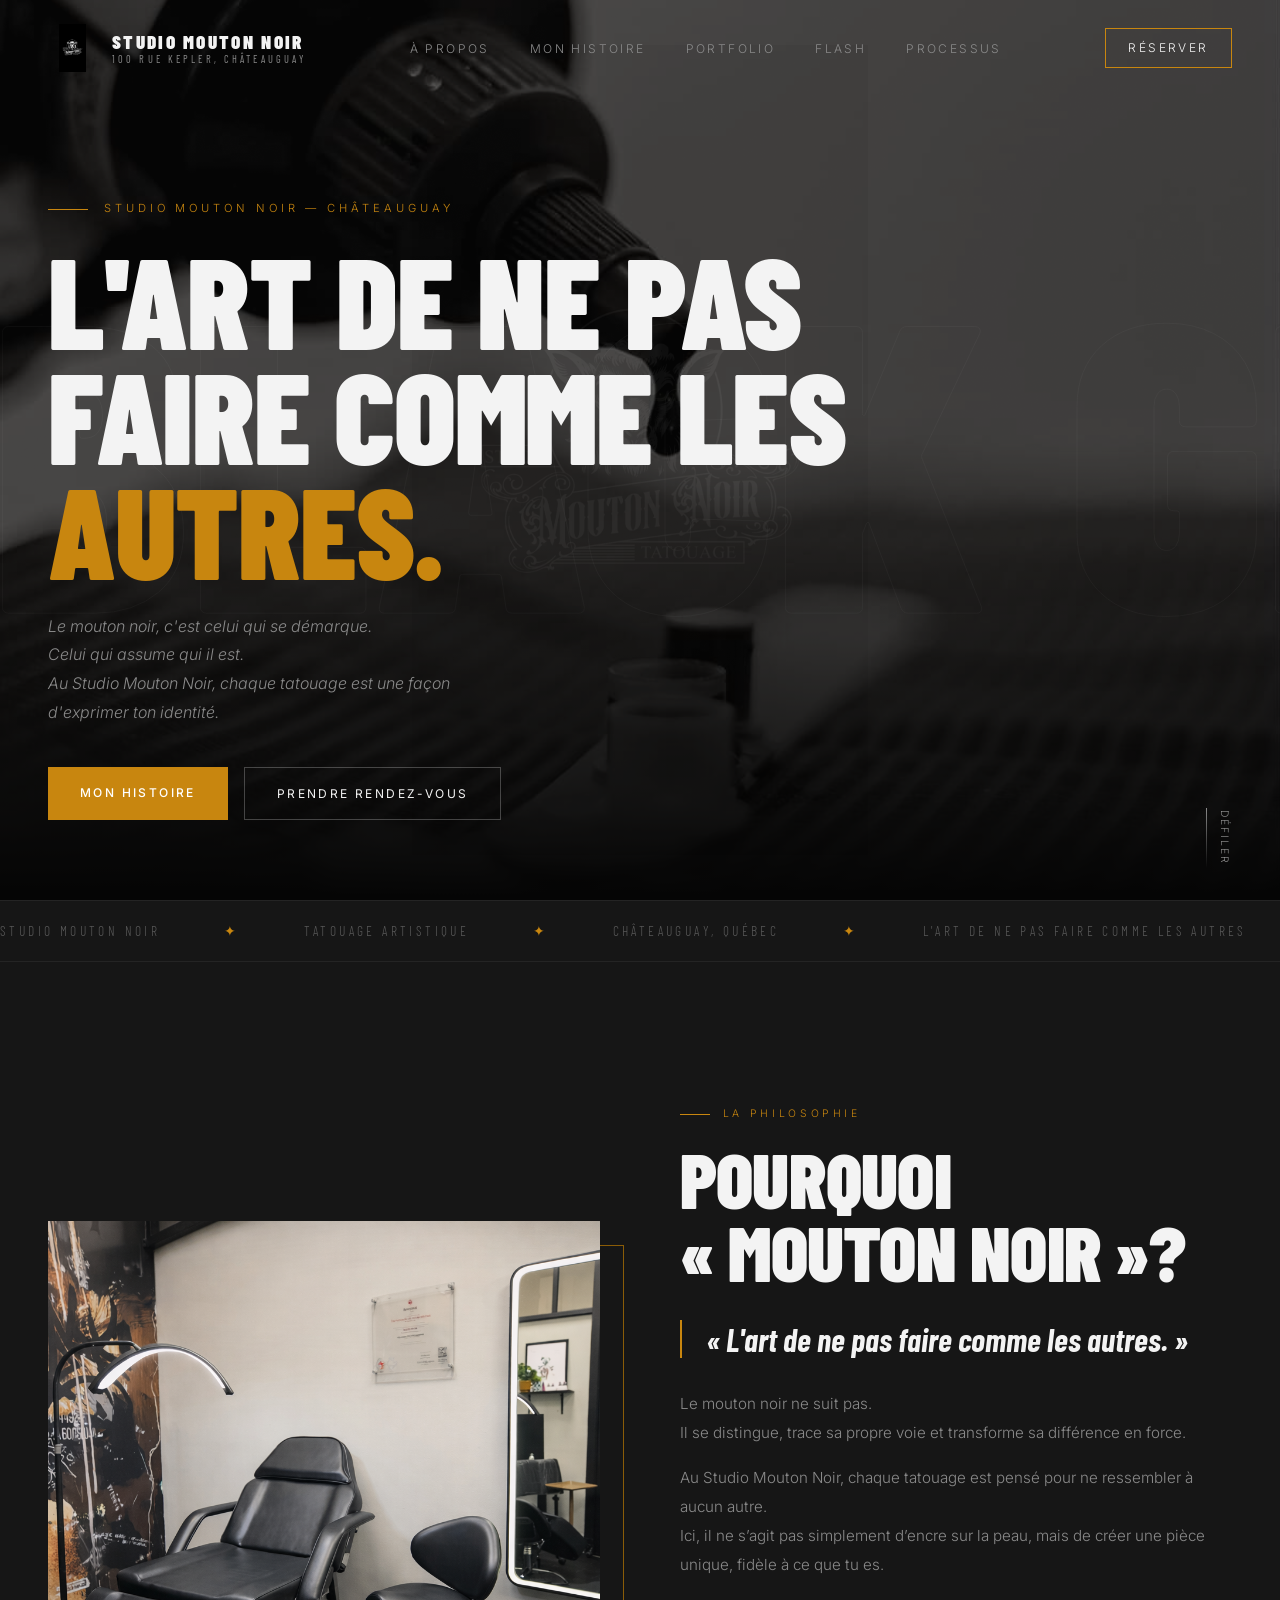
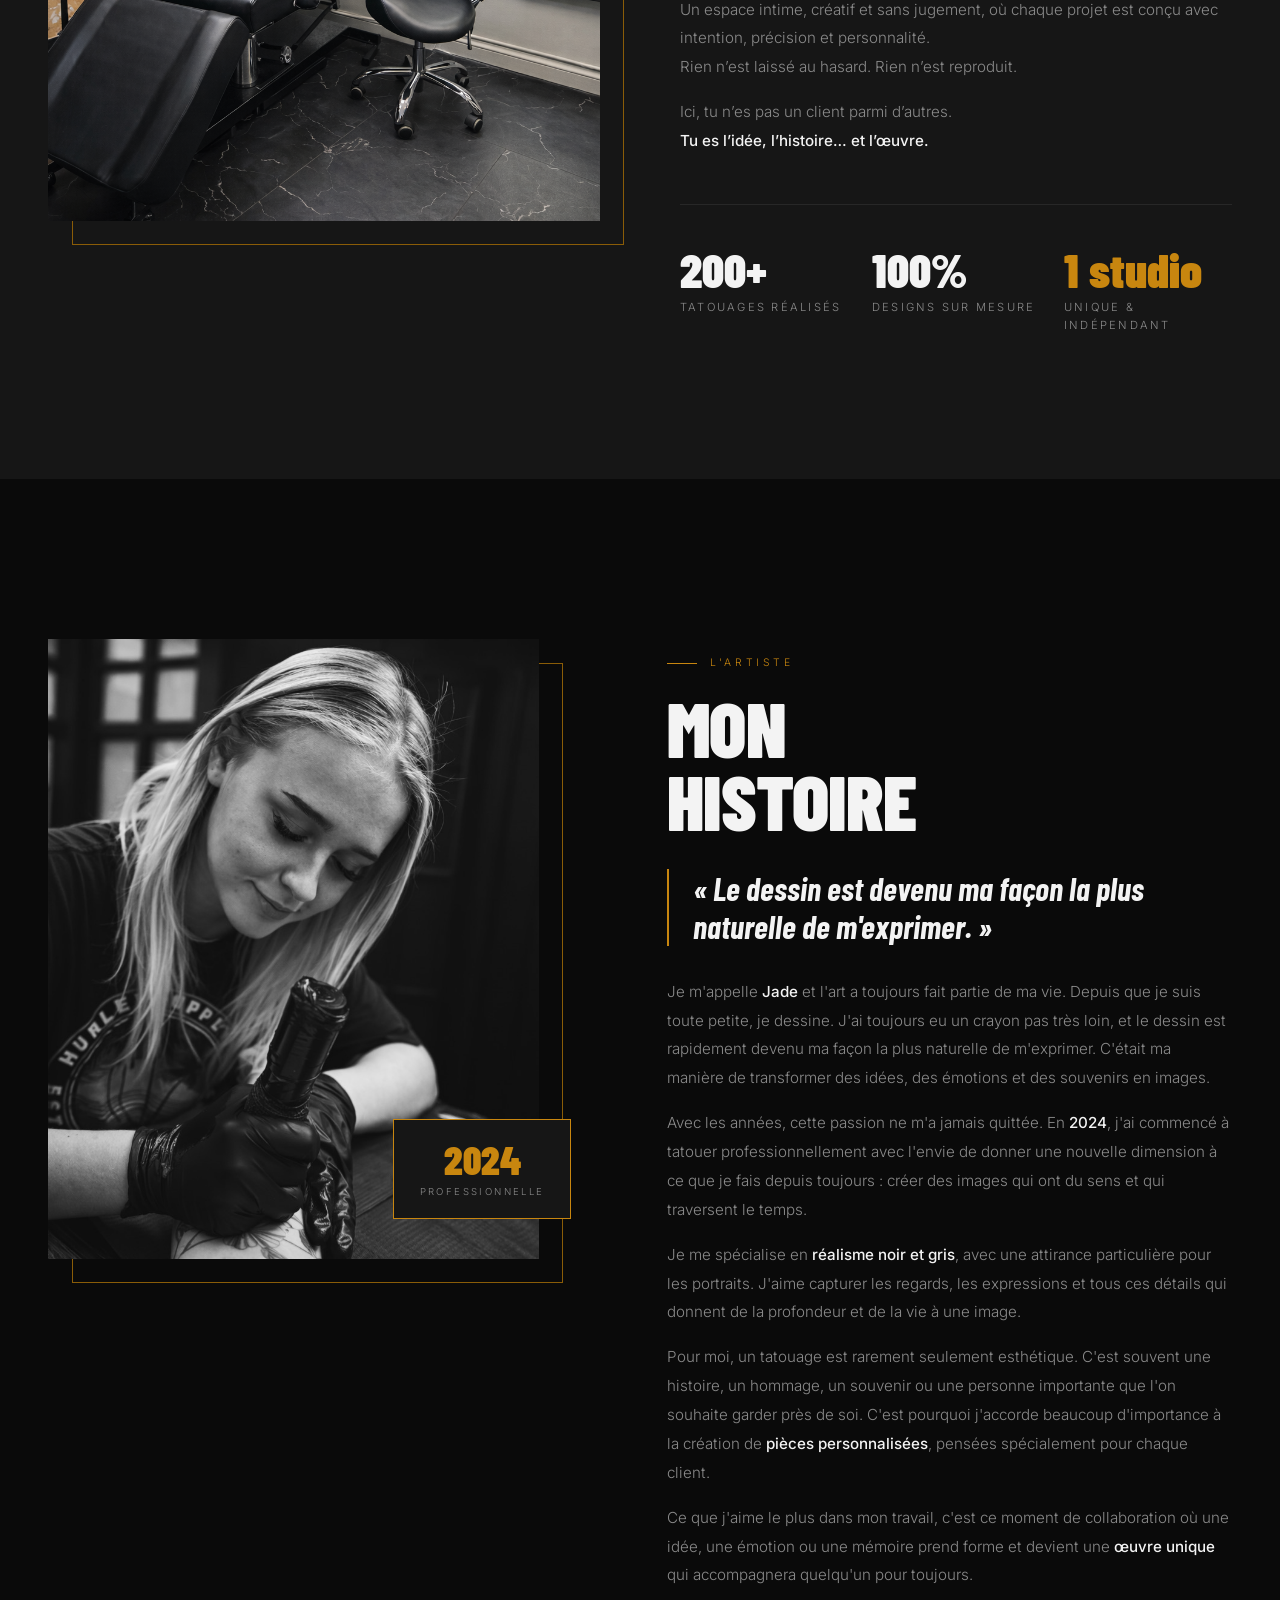
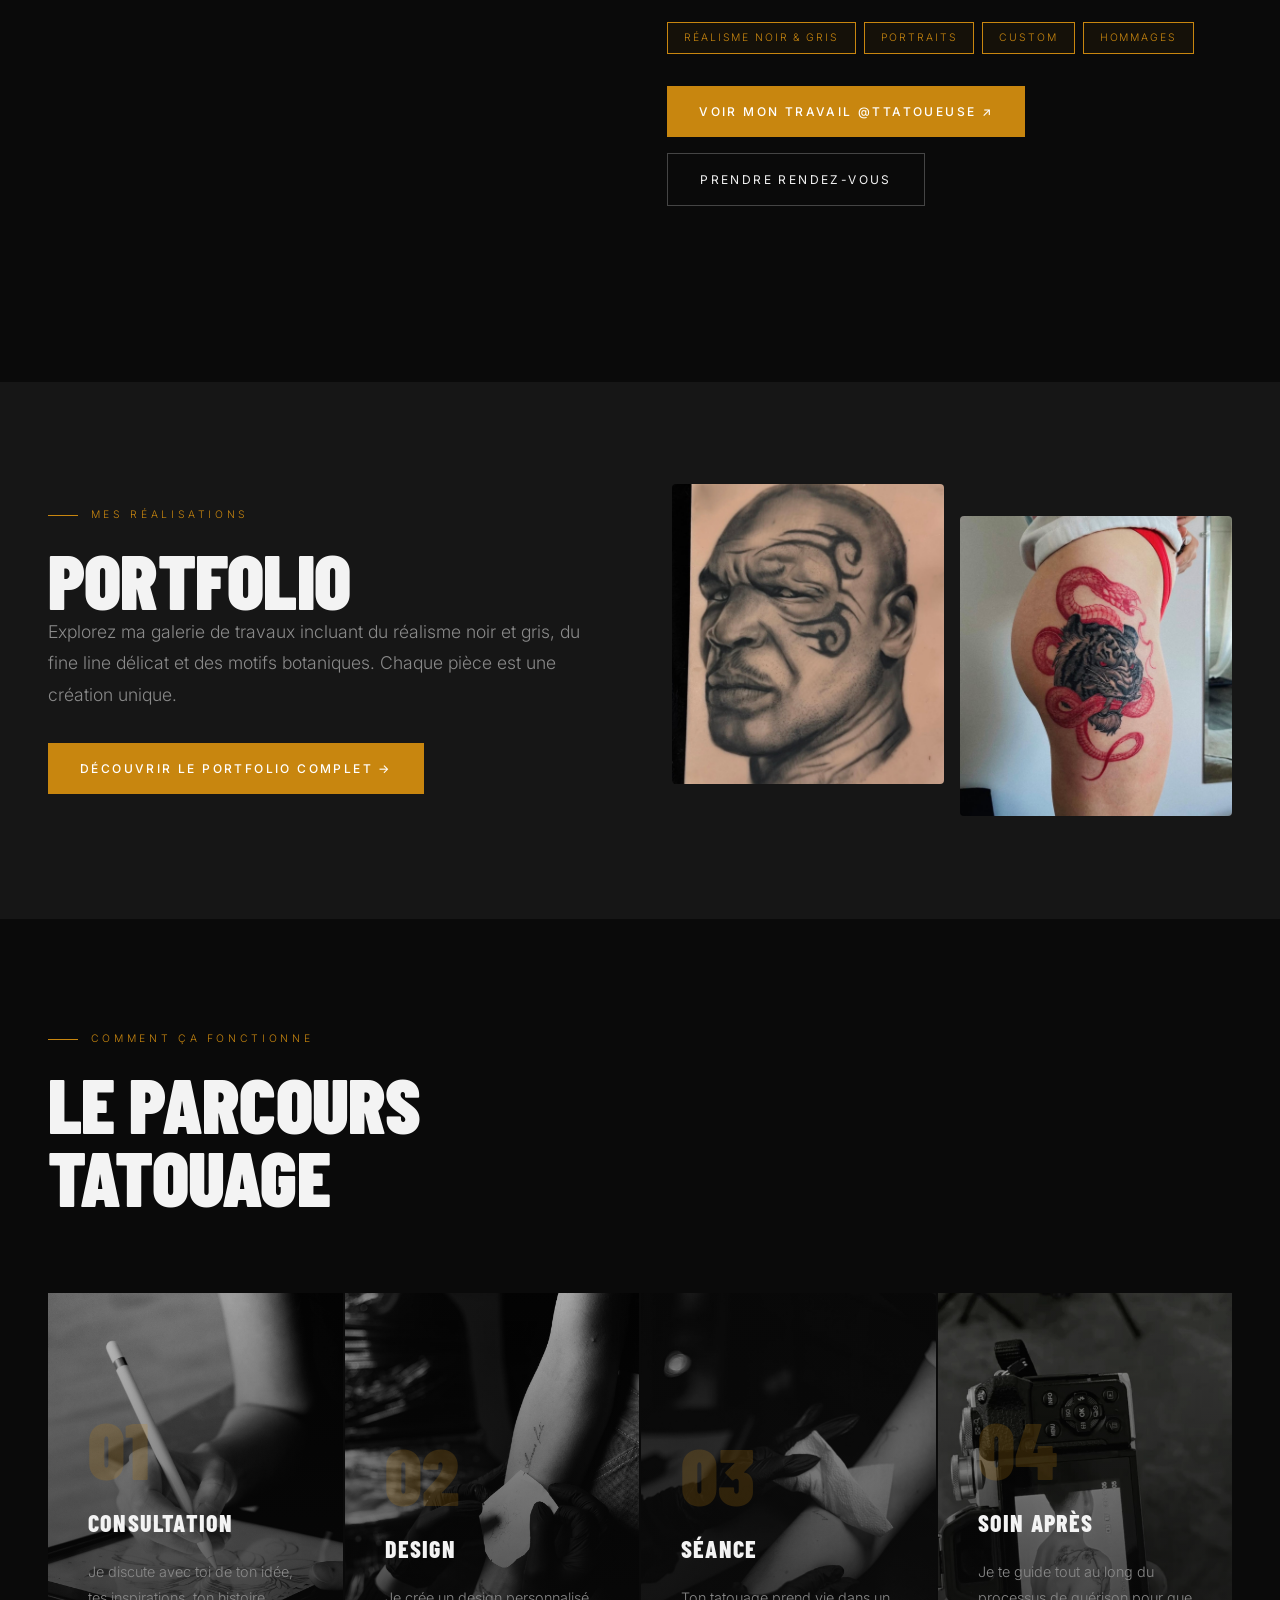
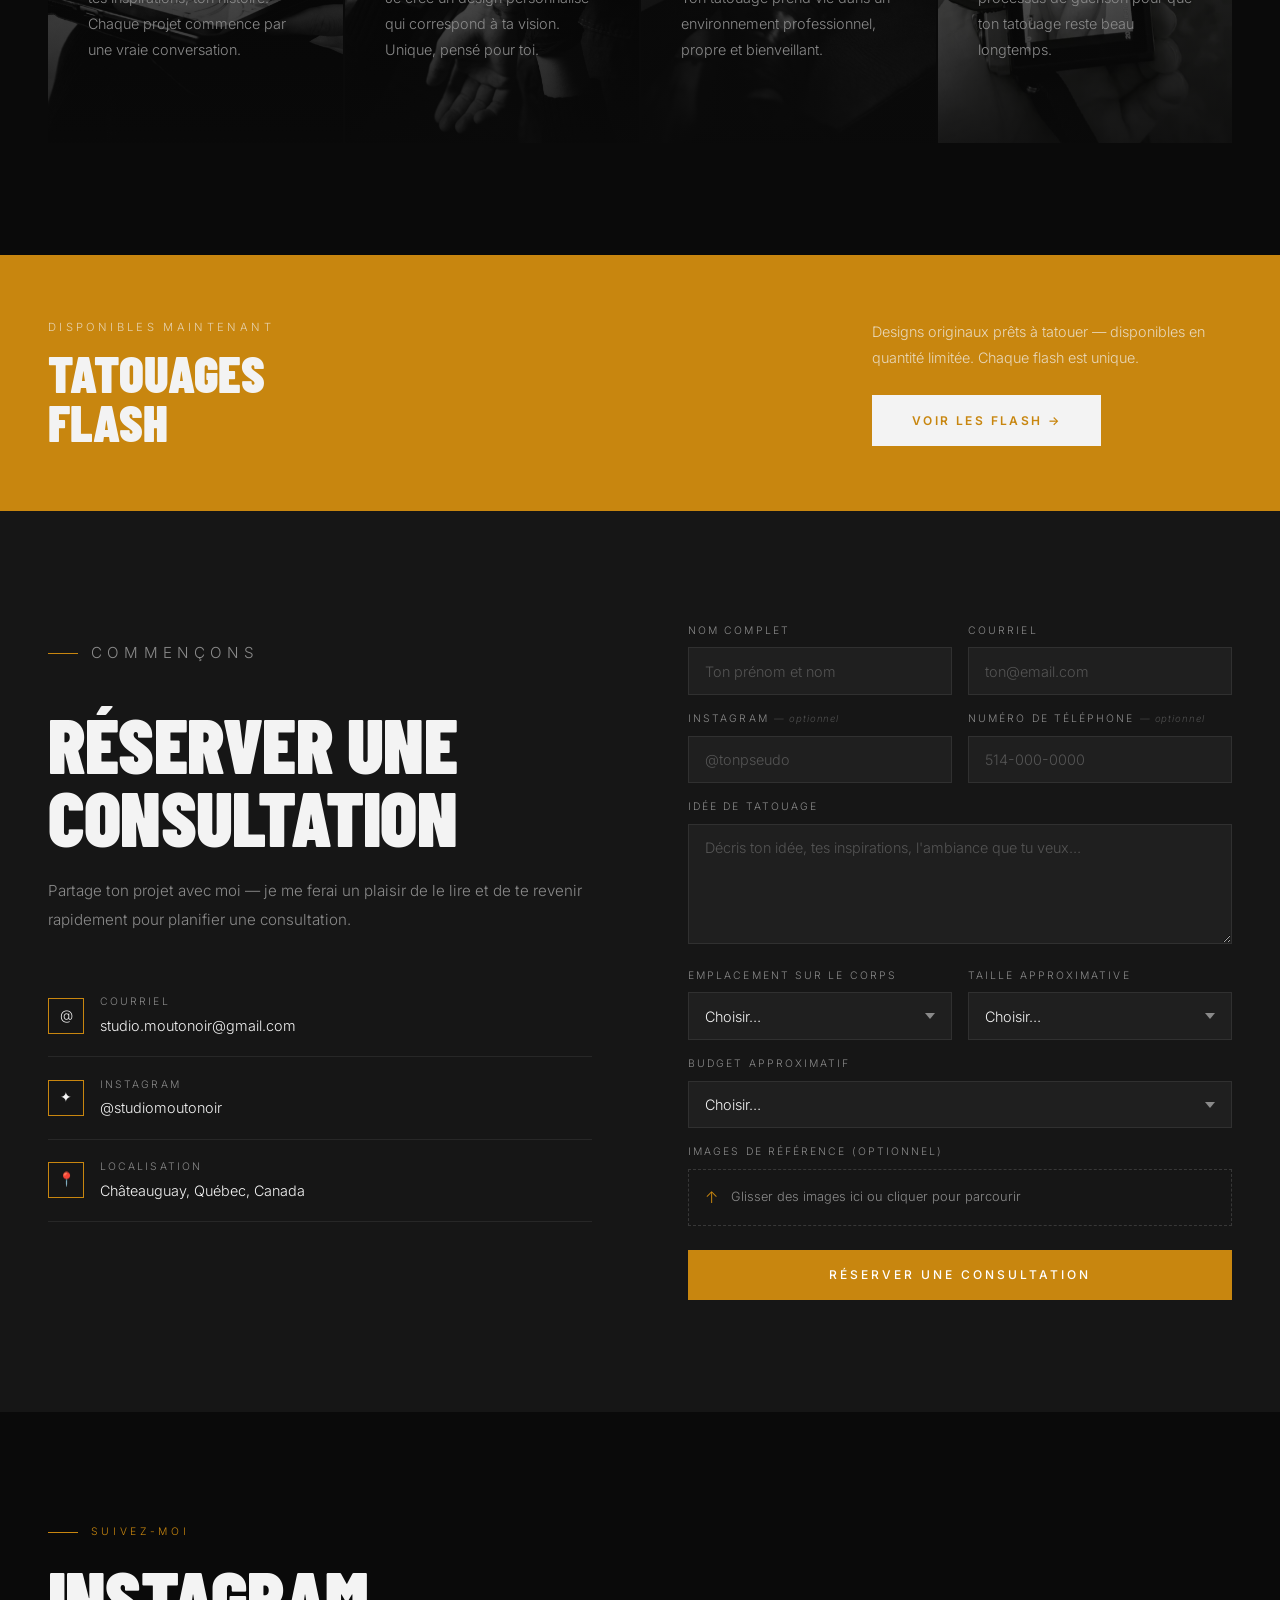
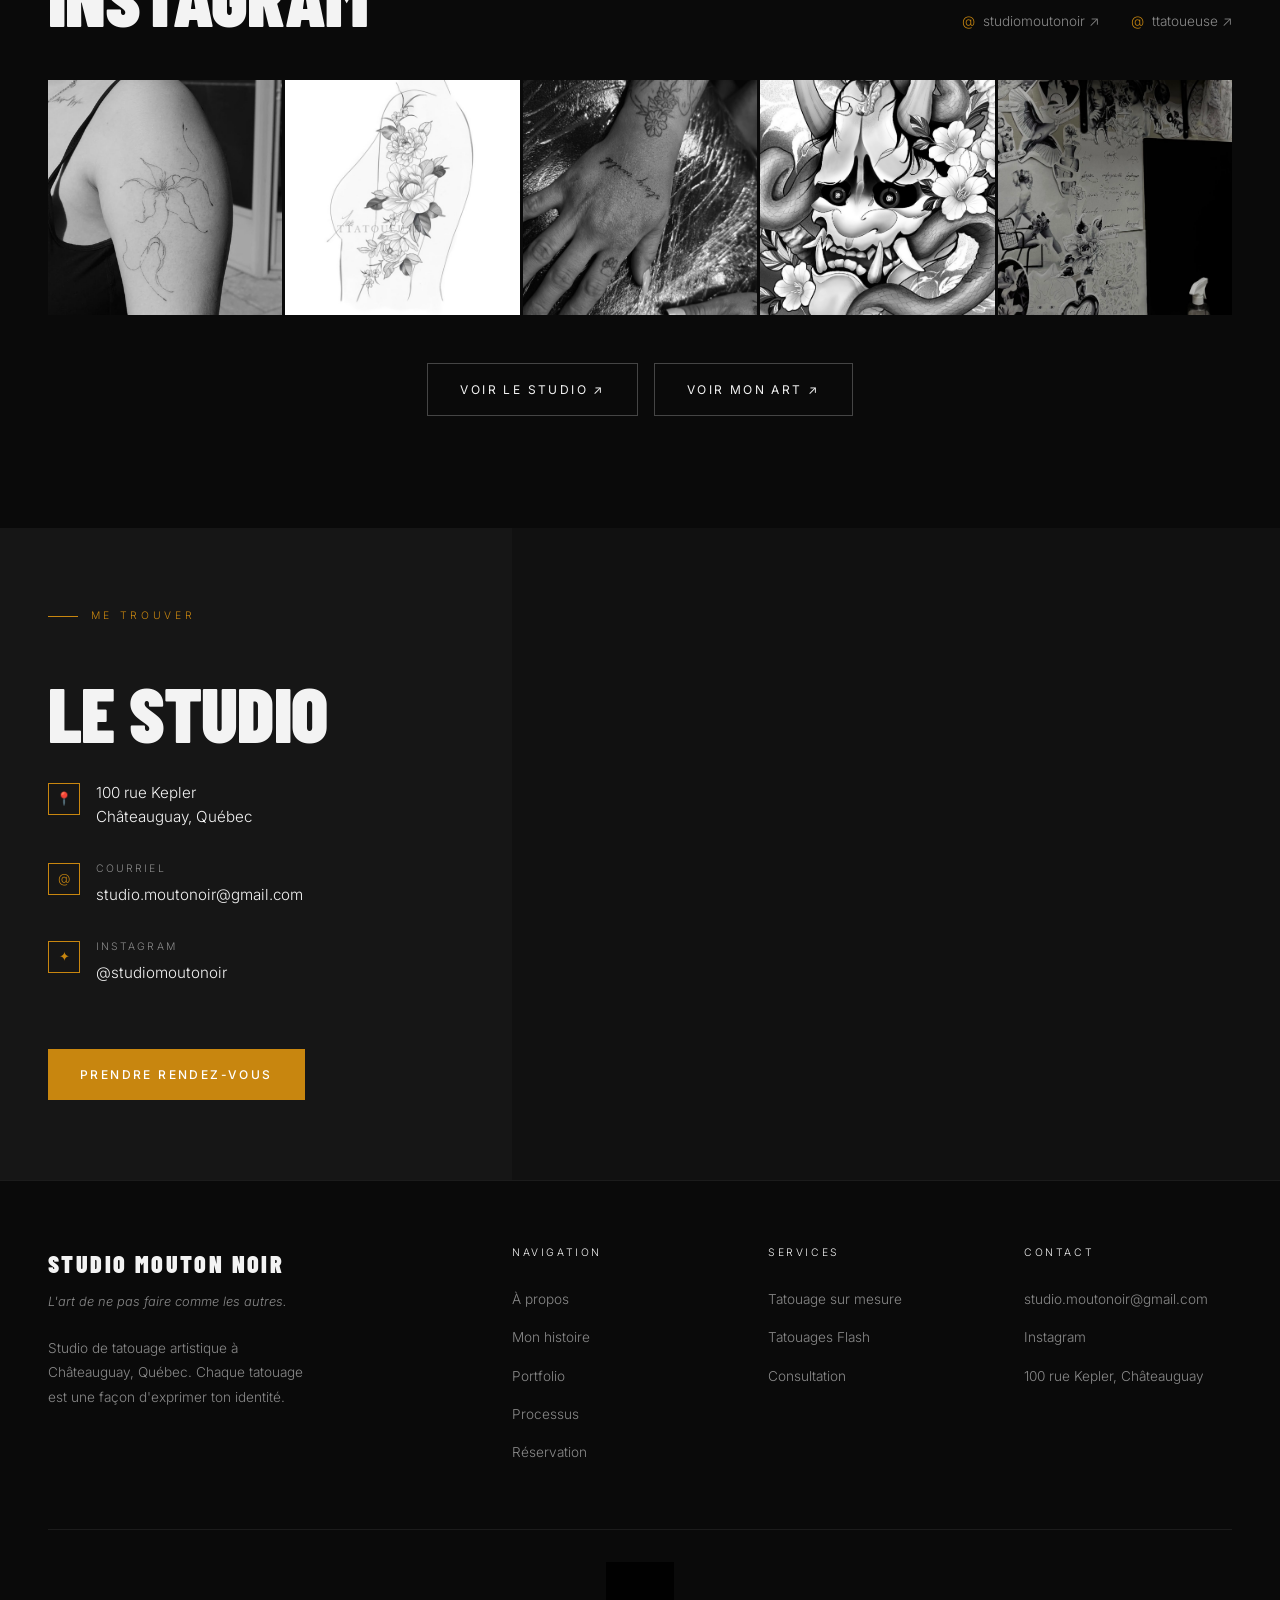
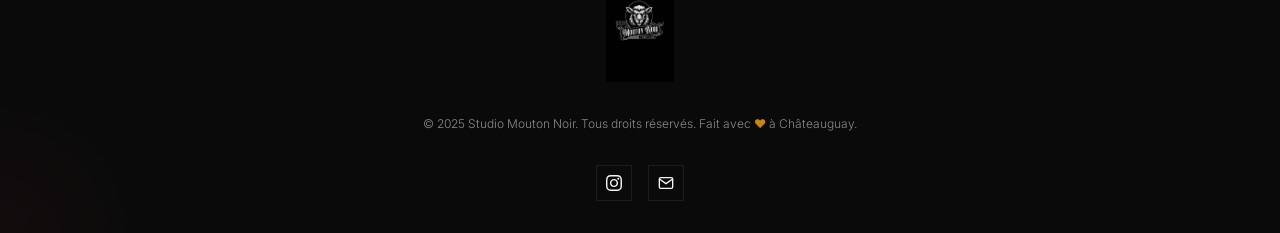
==== commit 9c8656a2: "Portfolio mobile: portrait aspect ratio, visible labels on touch, responsive padding, rename to Port" ====
--- a/index.html
+++ b/index.html
@@ -243,11 +243,11 @@
 <!-- ═══════════════════════════════════════════════════════
      PORTFOLIO INTRO
 ═══════════════════════════════════════════════════════ -->
-<section class="booking-intro" id="portfolio" style="background: var(--charcoal); padding: 8rem 3rem;">
+<section class="booking-intro" id="portfolio" style="background: var(--charcoal); padding: clamp(4rem,8vw,8rem) clamp(1.2rem,4vw,3rem);">
   <div style="max-width: 1200px; margin: 0 auto; display: grid; grid-template-columns: 1fr 1fr; gap: 4rem; align-items: center;">
     <div class="reveal">
       <p class="section-label">Mes réalisations</p>
-      <h2 class="section-title">Portfolio Artistique</h2>
+      <h2 class="section-title">Portfolio</h2>
       <p style="color: var(--dim); font-size: 1.1rem; line-height: 1.8; margin-bottom: 2rem;">
         Explorez ma galerie de travaux incluant du réalisme noir et gris, du fine line délicat et des motifs botaniques. Chaque pièce est une création unique.
       </p>
--- a/css/style.css
+++ b/css/style.css
@@ -72,14 +72,12 @@
   line-height: 1.1;
 }
 .nav-logo-img {
-  width: 42px;
-  height: 42px;
-  background-image: url('../logo_nav.png');
+  width: 48px;
+  height: 48px;
+  background-image: url('../nouveau-logo.png?v=2');
   background-size: contain;
   background-position: center;
   background-repeat: no-repeat;
-  border-radius: 50%;
-  border: 1px solid rgba(243,243,243,0.15);
   flex-shrink: 0;
 }
 .nav-logo-text { display: flex; flex-direction: column; }
@@ -167,17 +165,15 @@
   top: 50%;
   left: 50%;
   transform: translate(-50%, -50%);
-  width: 80vh;
-  height: 80vh;
-  background-image: url('../logo.png');
-  background-size: 300% 100%;
-  background-position: 0% center;
+  width: 90vh;
+  height: 90vh;
+  background-image: url('../nouveau-logo.png?v=2');
+  background-size: contain;
+  background-position: center;
   background-repeat: no-repeat;
-  opacity: 0.03;
+  opacity: 0.04;
   pointer-events: none;
   z-index: 1;
-  filter: blur(2px);
-  animation: heroLogoSpin 120s linear infinite;
 }
 @keyframes heroLogoSpin {
   from { transform: translate(-50%, -50%) rotate(0deg); }
@@ -1367,7 +1363,7 @@
   .nav { padding: 1.2rem 1.5rem; }
   .nav.scrolled { padding: 0.9rem 1.5rem; }
   .nav-links, .nav-cta { display: none; }
-  .nav-toggle { display: flex; }
+  .nav-toggle { display: flex; min-width: 44px; min-height: 44px; align-items: center; justify-content: center; }
 
   .hero { padding: 0 1.5rem 4rem; }
   .hero-scroll { display: none; }
@@ -1377,20 +1373,39 @@
   }
   .portfolio-grid .item-wide { grid-column: span 1; }
 
+  /* Fix portfolio filters negative margin to match 1.5rem section padding */
+  .portfolio-filters { margin: 0 -1.5rem; }
+
   .instagram-grid { grid-template-columns: repeat(3, 1fr); }
 
   .location-inner { grid-template-columns: 1fr; }
   .location-map { height: 350px; }
 
   .footer-top { grid-template-columns: 1fr; gap: 2rem; }
+
+  /* Flash page mobile */
+  .flash-hero { padding-top: 7rem; padding-left: 1.5rem; padding-right: 1.5rem; }
+  .flash-intro { padding: 2.5rem 1.5rem; }
+  .flash-category-title { padding: 2rem 1.5rem 1rem; font-size: 1.5rem; }
+  .flash-note { padding: 2rem 1.5rem; margin: 0 0 2rem; }
 }
 
 @media (max-width: 600px) {
-  .portfolio-grid { 
-    grid-template-columns: 1fr; 
-    grid-auto-rows: 380px;
+  .portfolio-grid {
+    grid-template-columns: 1fr;
+    grid-auto-rows: unset;
   }
   .portfolio-grid .item-tall { grid-row: span 1; }
+  .portfolio-item { aspect-ratio: 4 / 5; }
+
+  /* Always show category label on mobile — no hover on touch screens */
+  .portfolio-item-overlay {
+    opacity: 1;
+    background: linear-gradient(to top, rgba(10,10,10,0.85) 0%, transparent 55%);
+    justify-content: flex-end;
+    align-items: flex-start;
+    padding: 0 1rem 1rem;
+  }
 
   /* Ajustements spécifiques demandés par l'utilisateur */
   .mobile-pos-tyson {
@@ -1400,17 +1415,38 @@
     object-position: center 35% !important;
   }
 
-
   .process-steps { grid-template-columns: 1fr; }
 
   .form-row { grid-template-columns: 1fr; }
+
+  /* Prevent iOS auto-zoom on form focus */
+  .form-input,
+  .form-textarea,
+  .form-select { font-size: 1rem; }
 
   .instagram-grid { grid-template-columns: repeat(2, 1fr); }
 
   .about { padding: 4rem 1.5rem; }
   .flash-banner { padding: 3rem 1.5rem; }
+  .flash-banner-text .title { font-size: clamp(1.8rem, 7vw, 2.5rem); }
 
   .artists-header { flex-direction: column; align-items: flex-start; }
+
+  /* Hero actions stack on small screens */
+  .hero-actions { flex-direction: column; align-items: flex-start; }
+  .hero-actions .btn-primary,
+  .hero-actions .btn-outline { width: 100%; text-align: center; }
+
+  /* Back to top closer to edge */
+  .back-top { bottom: 1.2rem; right: 1.2rem; }
+}
+
+@media (max-width: 400px) {
+  section { padding: 3.5rem 1rem; }
+  .hero { padding: 0 1rem 3rem; }
+  .nav { padding: 1rem; }
+  .nav.scrolled { padding: 0.8rem 1rem; }
+  .location-map { height: 220px; }
 }
 
 /* ============================================================
